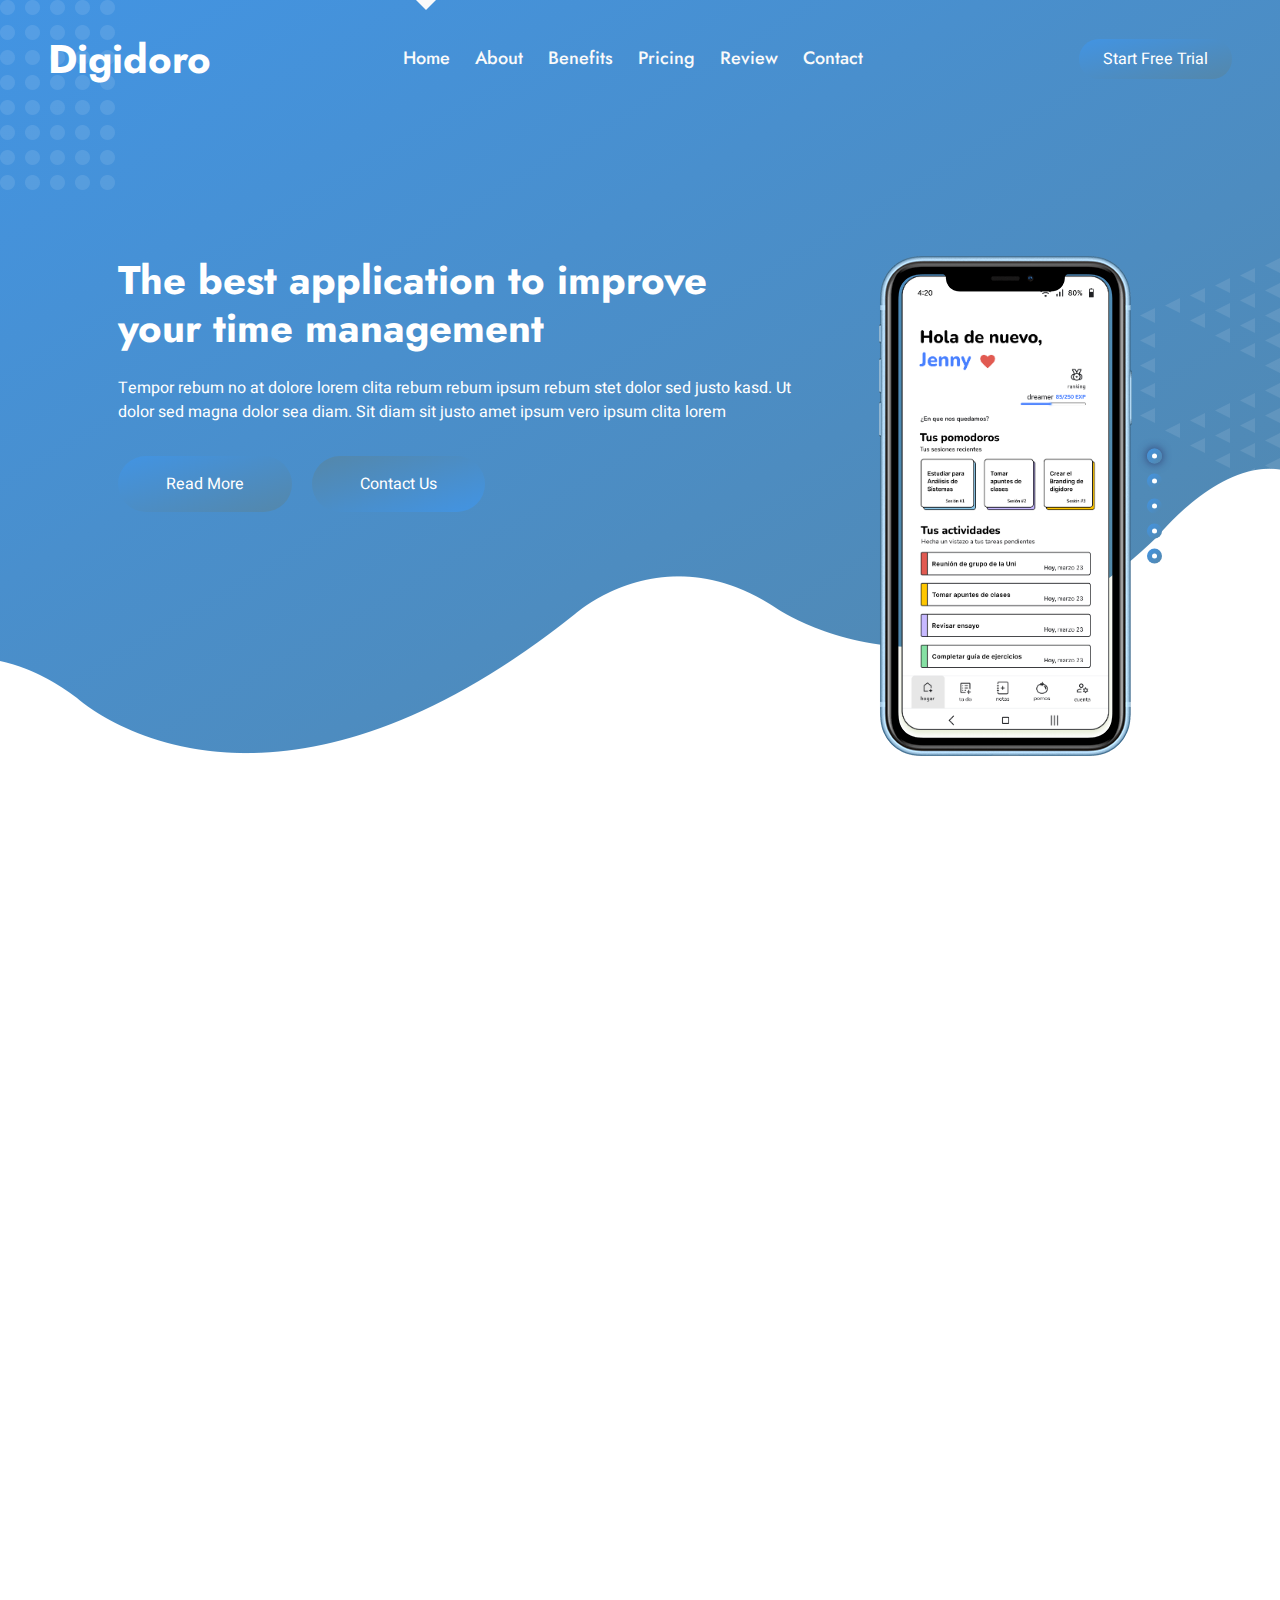
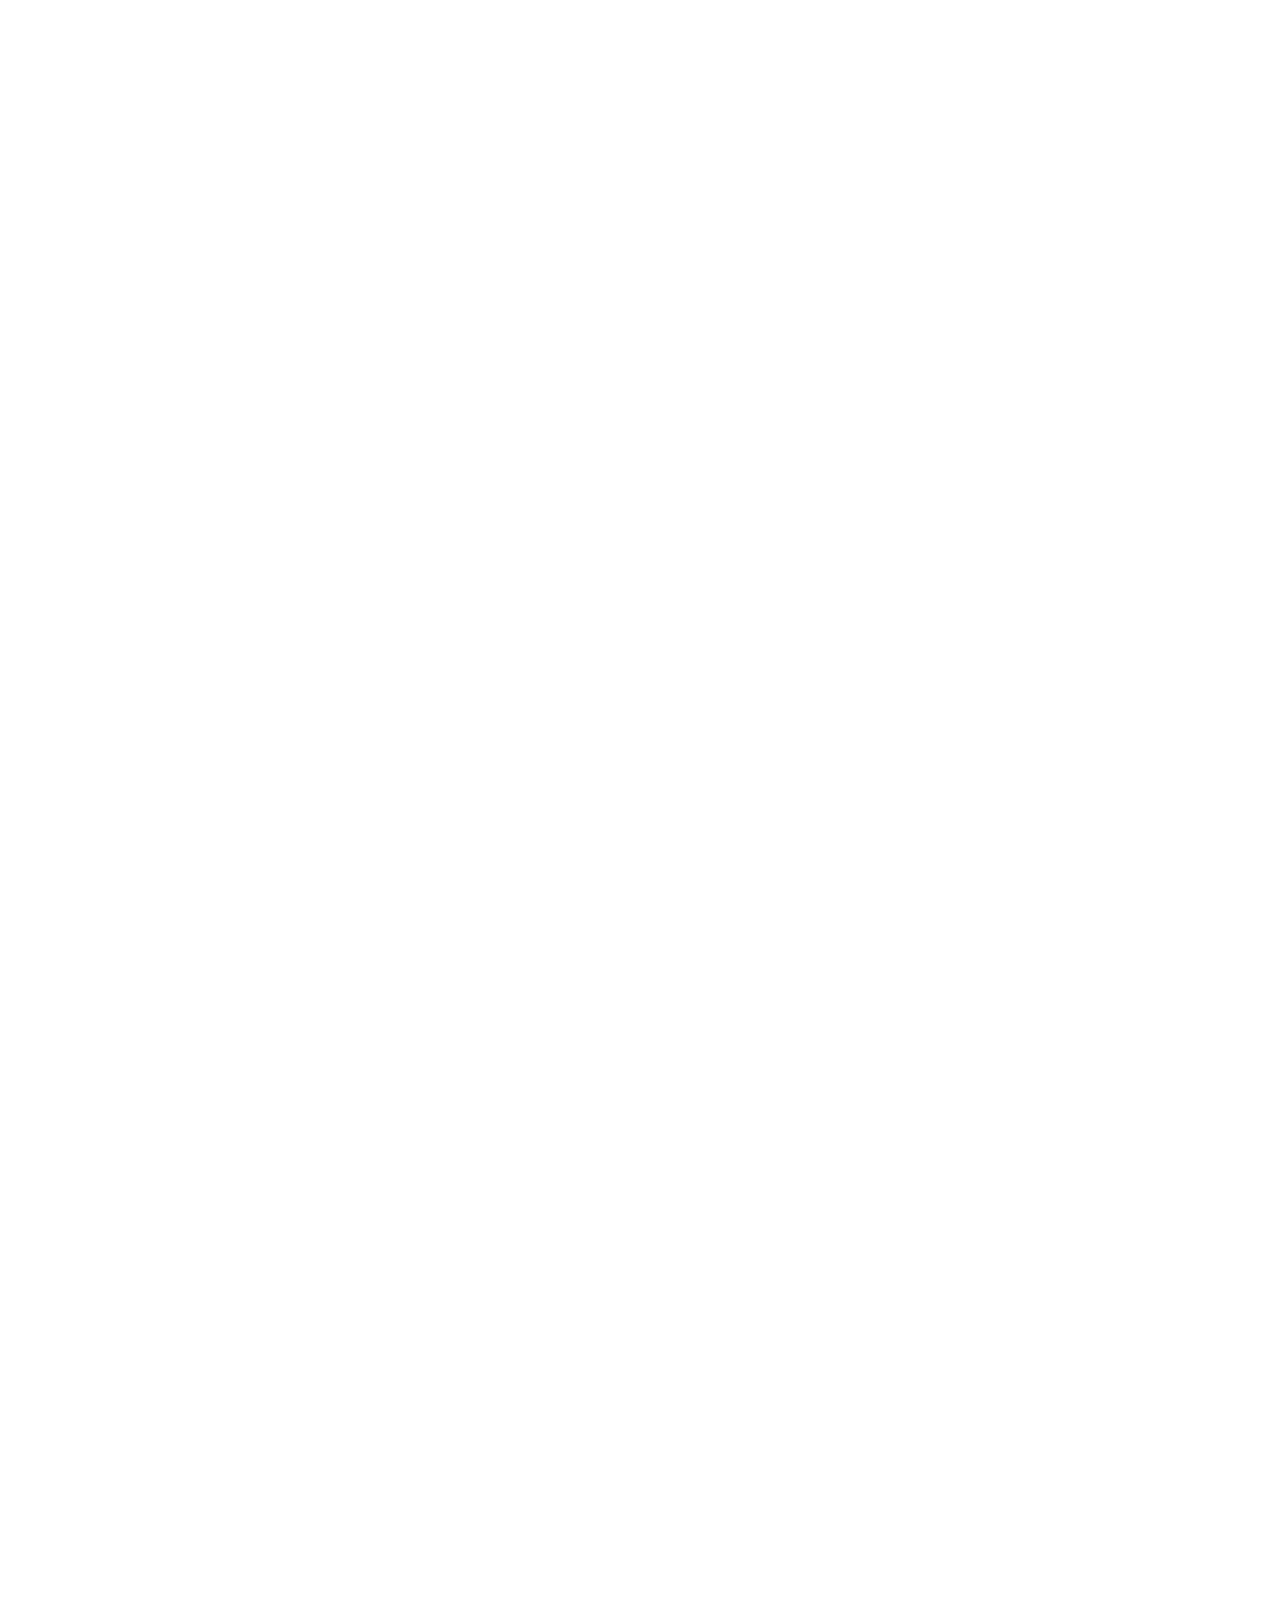
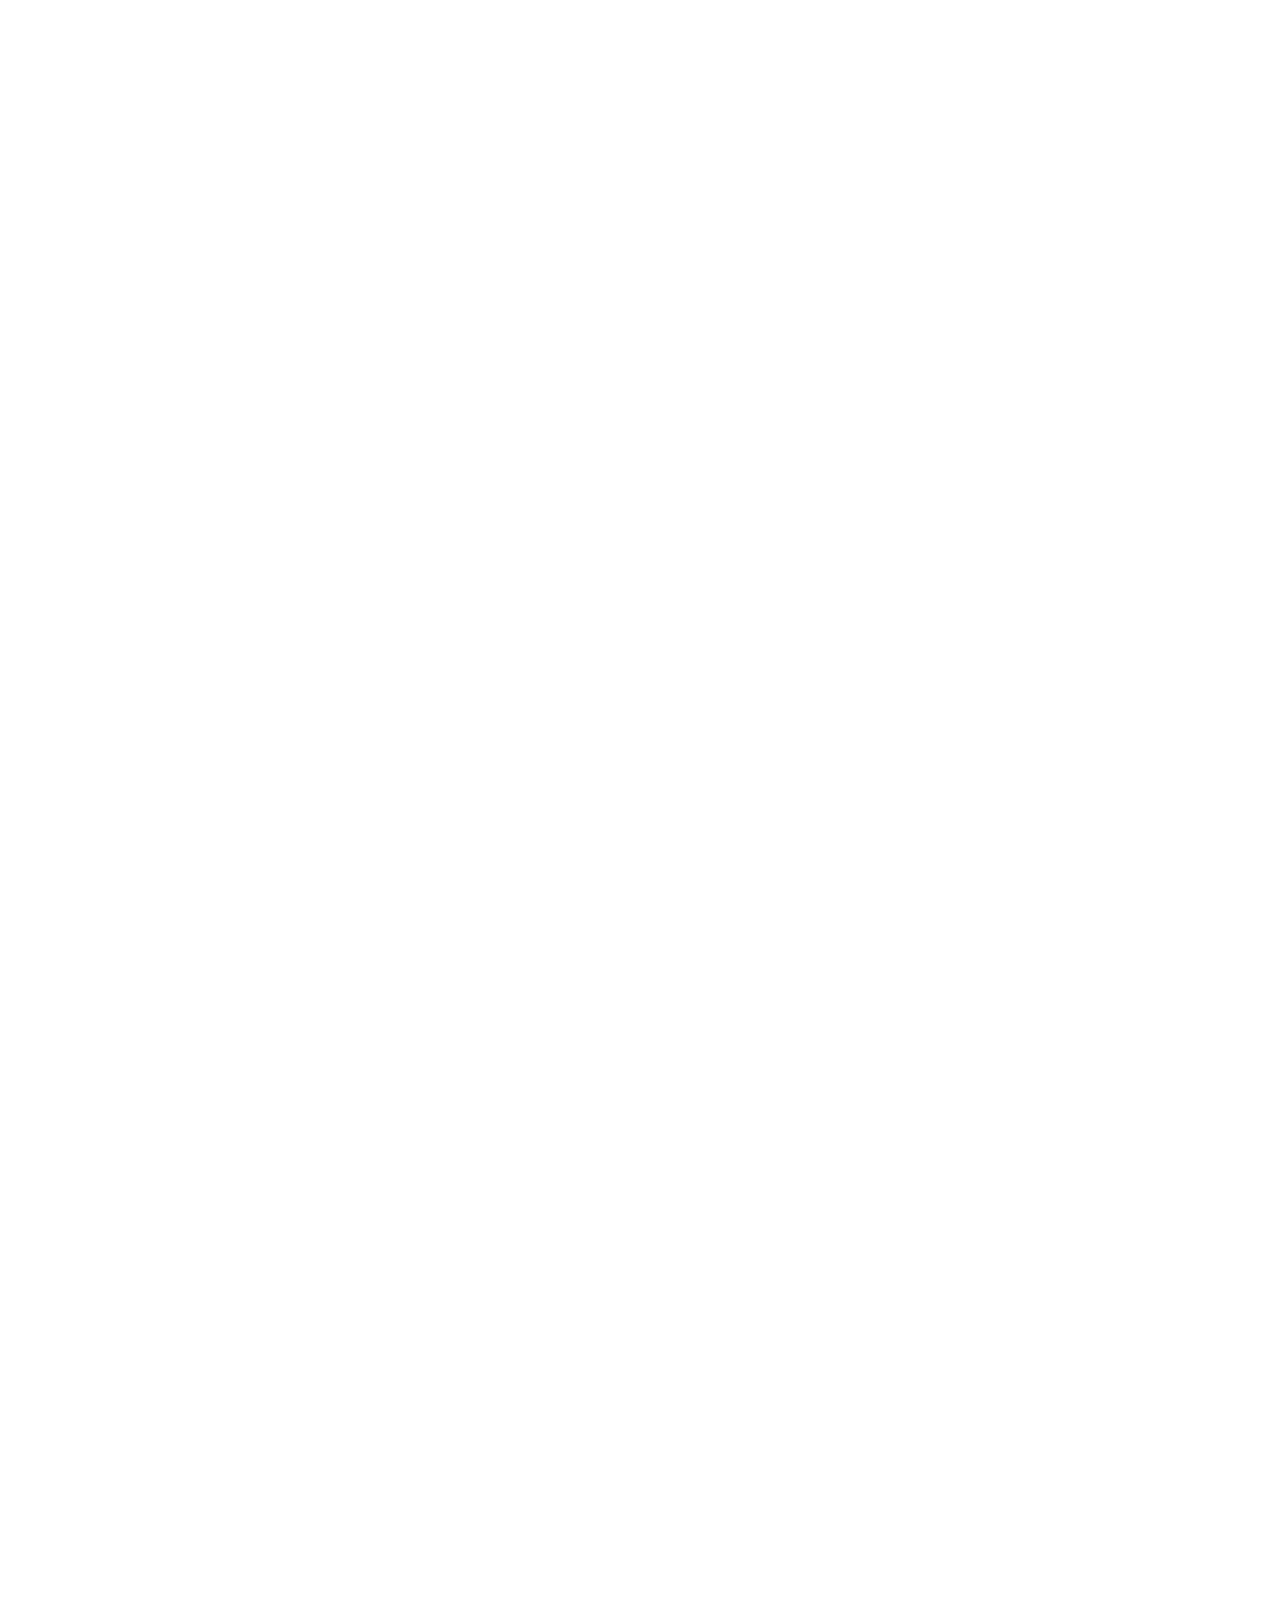
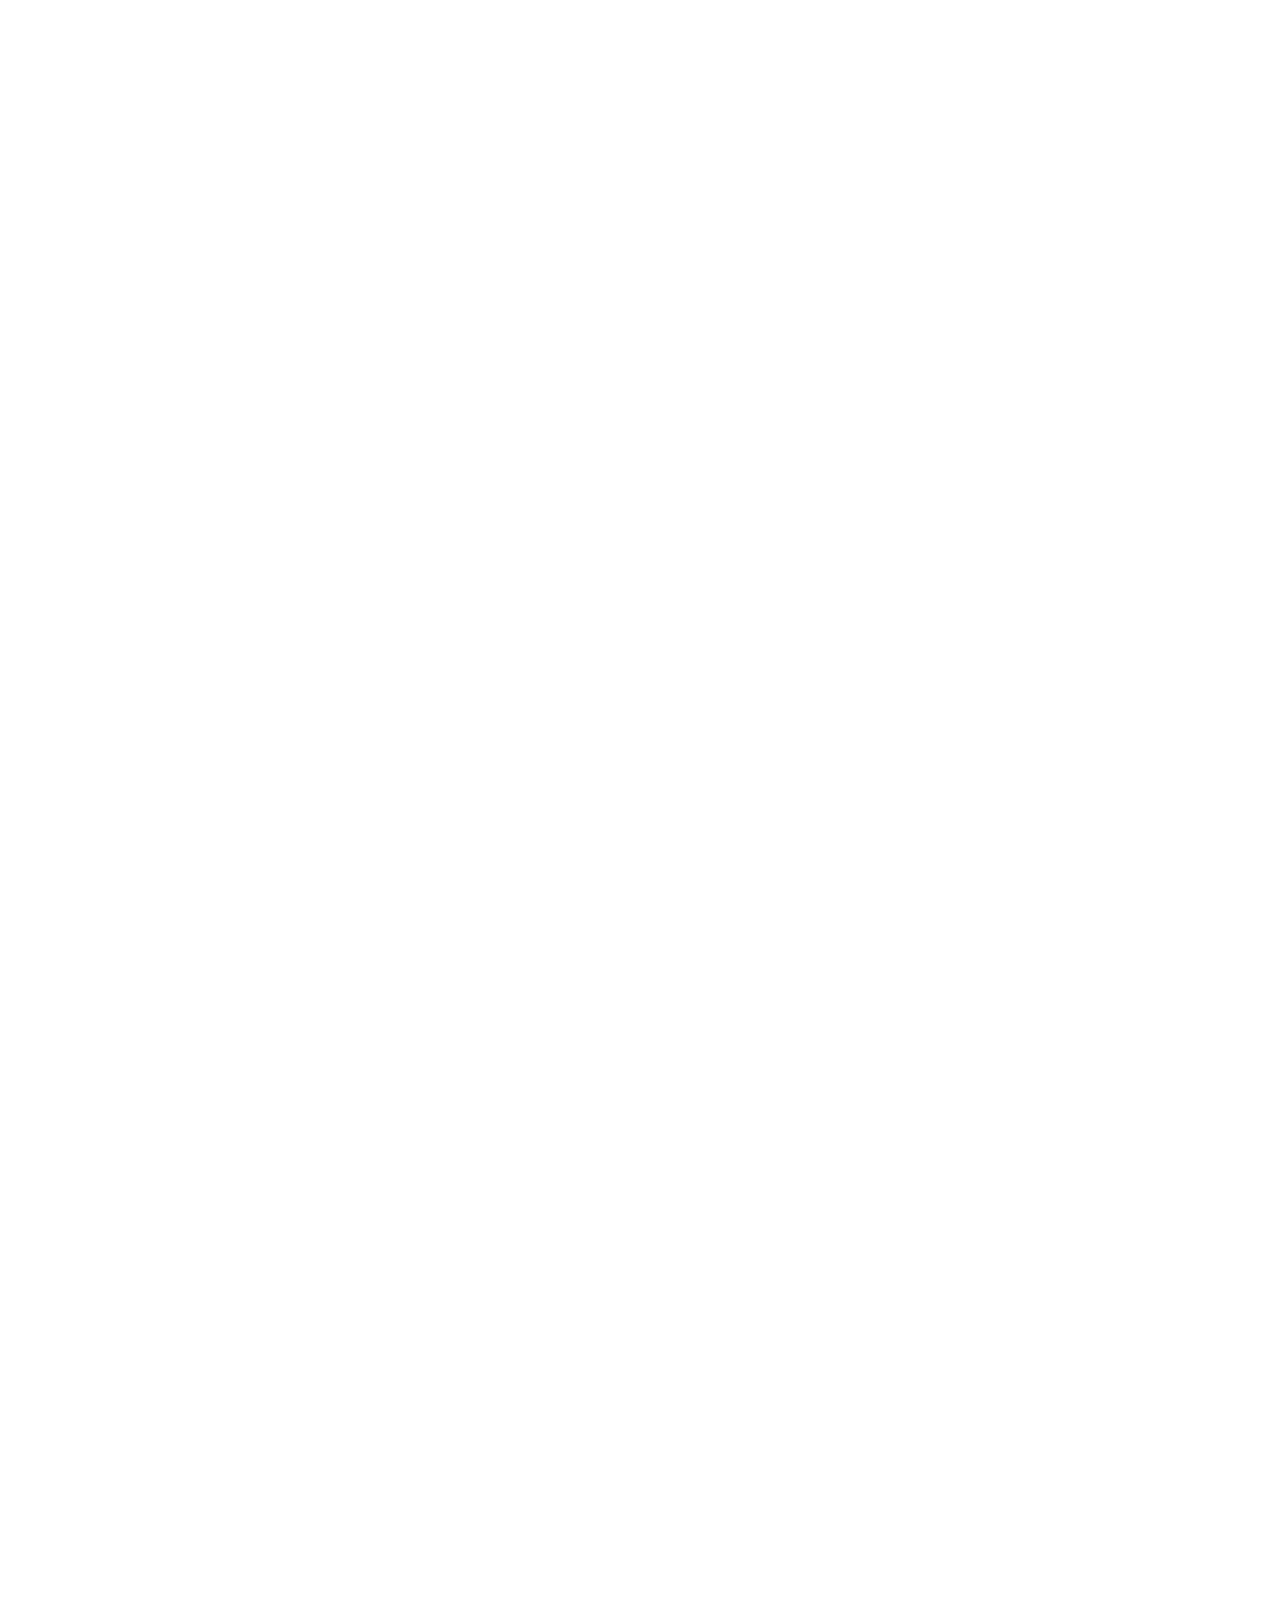
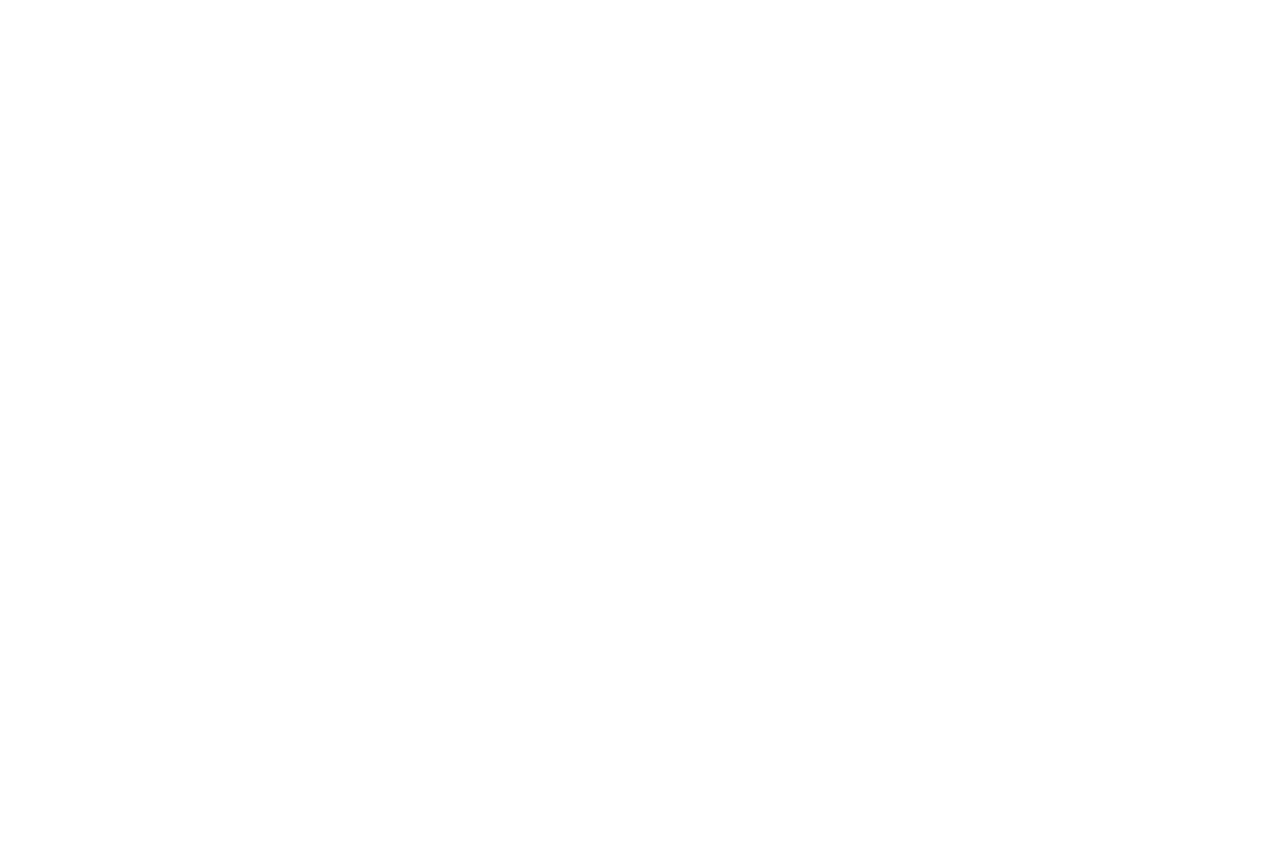
==== DigiLand/DigiApp/index.html @ d499b18c ":technologist: Text Landing" ====
<!DOCTYPE html>
<html lang="en">

<head>
    <meta charset="utf-8">
    <title>Digidoro</title>
    <meta content="width=device-width, initial-scale=1.0" name="viewport">
    <meta content="" name="keywords">
    <meta content="" name="description">

    <!-- Favicon -->
    <link href="img/favicon.ico" rel="icon">

    <!-- Google Web Fonts -->
    <link rel="preconnect" href="https://fonts.googleapis.com">
    <link rel="preconnect" href="https://fonts.gstatic.com" crossorigin>
    <link href="https://fonts.googleapis.com/css2?family=Heebo:wght@400;500&family=Jost:wght@500;600;700&display=swap" rel="stylesheet"> 

    <!-- Icon Font Stylesheet -->
    <link href="https://cdnjs.cloudflare.com/ajax/libs/font-awesome/5.10.0/css/all.min.css" rel="stylesheet">
    <link href="https://cdn.jsdelivr.net/npm/bootstrap-icons@1.4.1/font/bootstrap-icons.css" rel="stylesheet">

    <!-- Libraries Stylesheet -->
    <link href="lib/animate/animate.min.css" rel="stylesheet">
    <link href="lib/owlcarousel/assets/owl.carousel.min.css" rel="stylesheet">

    <!-- Customized Bootstrap Stylesheet -->
    <link href="css/bootstrap.min.css" rel="stylesheet">

    <!-- Template Stylesheet -->
    <link href="css/style.css" rel="stylesheet">
</head>

<body data-bs-spy="scroll" data-bs-target=".navbar" data-bs-offset="51">
    <div class="container-xxl bg-white p-0">
        <!-- Spinner Start -->
        <div id="spinner" class="show bg-white position-fixed translate-middle w-100 vh-100 top-50 start-50 d-flex align-items-center justify-content-center">
            <div class="spinner-grow text-primary" style="width: 3rem; height: 3rem;" role="status">
                <span class="sr-only">Loading...</span>
            </div>
        </div>
        <!-- Spinner End -->


        <!-- Navbar & Hero Start -->
        <div class="container-xxl position-relative p-0" id="home">
            <nav class="navbar navbar-expand-lg navbar-light px-4 px-lg-5 py-3 py-lg-0">
                <a href="" class="navbar-brand p-0">
                    <h1 class="m-0">Digidoro</h1>
                    <!-- <img src="img/logo.png" alt="Logo"> -->
                </a>
                <button class="navbar-toggler" type="button" data-bs-toggle="collapse" data-bs-target="#navbarCollapse">
                    <span class="fa fa-bars"></span>
                </button>
                <div class="collapse navbar-collapse" id="navbarCollapse">
                    <div class="navbar-nav mx-auto py-0">
                        <a href="#home" class="nav-item nav-link active">Home</a>
                        <a href="#about" class="nav-item nav-link">About</a>
                        <a href="#feature" class="nav-item nav-link">Benefits</a>
                        <a href="#pricing" class="nav-item nav-link">Pricing</a>
                        <a href="#review" class="nav-item nav-link">Review</a>
                        <a href="#contact" class="nav-item nav-link">Contact</a>
                    </div>
                    <a href="" class="btn btn-primary-gradient rounded-pill py-2 px-4 ms-3 d-none d-lg-block">Start Free Trial</a>
                </div>
            </nav>

            <div class="container-xxl bg-primary hero-header">
                <div class="container px-lg-5">
                    <div class="row g-5">
                        <div class="col-lg-8 text-center text-lg-start">
                            <h1 class="text-white mb-4 animated slideInDown">The best application to improve your time management</h1>
                            <p class="text-white pb-3 animated slideInDown">Tempor rebum no at dolore lorem clita rebum rebum ipsum rebum stet dolor sed justo kasd. Ut dolor sed magna dolor sea diam. Sit diam sit justo amet ipsum vero ipsum clita lorem</p>
                            <a href="" class="btn btn-primary-gradient py-sm-3 px-4 px-sm-5 rounded-pill me-3 animated slideInLeft">Read More</a>
                            <a href="" class="btn btn-secondary-gradient py-sm-3 px-4 px-sm-5 rounded-pill animated slideInRight">Contact Us</a>
                        </div>
                        <div class="col-lg-4 d-flex justify-content-center justify-content-lg-end wow fadeInUp" data-wow-delay="0.3s">
                            <div class="owl-carousel screenshot-carousel">
                                <img class="img-fluid" src="img/Digi2.png" alt="">
                                <img class="img-fluid" src="img/Digi1.png" alt="">
                                <img class="img-fluid" src="img/Digi3.png" alt="">
                                <img class="img-fluid" src="img/Digi4.png" alt="">
                                <img class="img-fluid" src="img/Digi5.png" alt="">
                            </div>
                        </div>
                    </div>
                </div>
            </div>
        </div>
        <!-- Navbar & Hero End -->


        <!-- About Start -->
        <div class="container-xxl py-5" id="about">
            <div class="container py-5 px-lg-5">
                <div class="row g-5 align-items-center">
                    <div class="col-lg-6 wow fadeInUp" data-wow-delay="0.1s">
                        <h5 class="text-primary-gradient fw-medium">About App</h5>
                        <h1 class="mb-4">#1 App to improve your productivity</h1>
                        <p class="mb-4">Diam dolor diam ipsum et tempor sit. Aliqu diam amet diam et eos labore. Clita erat ipsum et lorem et sit, sed stet no labore lorem sit clita duo justo eirmod magna dolore erat amet</p>
                        <div class="row g-4 mb-4">
                            <div class="col-sm-6 wow fadeIn" data-wow-delay="0.5s">
                                <div class="d-flex">
                                    <i class="fa fa-cogs fa-2x text-primary-gradient flex-shrink-0 mt-1"></i>
                                    <div class="ms-3">
                                        <h2 class="mb-0" data-toggle="counter-up">2023</h2>
                                        <p class="text-primary-gradient mb-0">Active Install</p>
                                    </div>
                                </div>
                            </div>
                            <div class="col-sm-6 wow fadeIn" data-wow-delay="0.7s">
                                <div class="d-flex">
                                    <i class="fa fa-comments fa-2x text-secondary-gradient flex-shrink-0 mt-1"></i>
                                    <div class="ms-3">
                                        <h2 class="mb-0" data-toggle="counter-up">2003</h2>
                                        <p class="text-secondary-gradient mb-0">Clients Reviews</p>
                                    </div>
                                </div>
                            </div>
                        </div>
                        <a href="" class="btn btn-primary-gradient py-sm-3 px-4 px-sm-5 rounded-pill mt-3">Read More</a>
                    </div>
                    <div class="col-lg-6">
                        <img class="img-fluid wow fadeInUp" data-wow-delay="0.5s" src="img/Digi8.png">
                    </div>
                </div>
            </div>
        </div>
        <!-- About End -->


        <!-- Features Start -->
        <div class="container-xxl py-5" id="feature">
            <div class="container py-5 px-lg-5">
                <div class="text-center wow fadeInUp" data-wow-delay="0.1s">
                    <h5 class="text-primary-gradient fw-medium">Benefits of Digidoro</h5>
                    <h1 class="mb-5">Incredible Benefits</h1>
                </div>
                <div class="row g-4">
                    <div class="col-lg-4 col-md-6 wow fadeInUp" data-wow-delay="0.1s">
                        <div class="feature-item bg-light rounded p-4">
                            <div class="d-inline-flex align-items-center justify-content-center bg-primary-gradient rounded-circle mb-4" style="width: 60px; height: 60px;">
                                <i class="fa fa-eye text-white fs-4"></i>
                            </div>
                            <h5 class="mb-3">Improve your concentration</h5>
                            <p class="m-0">By working in short, defined time intervals, concentration on the task at hand is encouraged. Avoiding distractions during that time helps keep the focus on the main task.</p>
                        </div>
                    </div>
                    <div class="col-lg-4 col-md-6 wow fadeInUp" data-wow-delay="0.3s">
                        <div class="feature-item bg-light rounded p-4">
                            <div class="d-inline-flex align-items-center justify-content-center bg-secondary-gradient rounded-circle mb-4" style="width: 60px; height: 60px;">
                                <i class="fa fa-layer-group text-white fs-4"></i>
                            </div>
                            <h5 class="mb-3">Increase your productivity</h5>
                            <p class="m-0">The app encourages productivity by setting clear and achievable goals for each time slot. Working in a focused and consistent manner during pomodoros allows you to complete tasks more efficiently.</p>
                        </div>
                    </div>
                    <div class="col-lg-4 col-md-6 wow fadeInUp" data-wow-delay="0.5s">
                        <div class="feature-item bg-light rounded p-4">
                            <div class="d-inline-flex align-items-center justify-content-center bg-primary-gradient rounded-circle mb-4" style="width: 60px; height: 60px;">
                                <i class="fa fa-edit text-white fs-4"></i>
                            </div>
                            <h5 class="mb-3">Effectively manage your time</h5>
                            <p class="m-0">Digidoro allows better planning and prioritization of activities, since specific pomodoros can be assigned to each task.</p>
                        </div>
                    </div>
                    <div class="col-lg-4 col-md-6 wow fadeInUp" data-wow-delay="0.1s">
                        <div class="feature-item bg-light rounded p-4">
                            <div class="d-inline-flex align-items-center justify-content-center bg-secondary-gradient rounded-circle mb-4" style="width: 60px; height: 60px;">
                                <i class="fa fa-shield-alt text-white fs-4"></i>
                            </div>
                            <h5 class="mb-3">Fight procrastination</h5>
                            <p class="m-0">Digidoro encourages to start with small actions, since it is about working in relatively short intervals of time. This helps to overcome the tendency to procrastinate and avoid constant procrastination of tasks.</p>
                        </div>
                    </div>
                    <div class="col-lg-4 col-md-6 wow fadeInUp" data-wow-delay="0.3s">
                        <div class="feature-item bg-light rounded p-4">
                            <div class="d-inline-flex align-items-center justify-content-center bg-primary-gradient rounded-circle mb-4" style="width: 60px; height: 60px;">
                                <i class="fa fa-cloud text-white fs-4"></i>
                            </div>
                            <h5 class="mb-3">Reduce your mental exhaustion.</h5>
                            <p class="m-0">Regular breaks after each pomodoro allow you to relieve accumulated mental fatigue and maintain a constant energy level throughout the day. By alternating periods of intense work with short breaks, burnout is avoided and overall performance is improved.</p>
                        </div>
                    </div>
                    <div class="col-lg-4 col-md-6 wow fadeInUp" data-wow-delay="0.5s">
                        <div class="feature-item bg-light rounded p-4">
                            <div class="d-inline-flex align-items-center justify-content-center bg-secondary-gradient rounded-circle mb-4" style="width: 60px; height: 60px;">
                                <i class="fa fa-mobile-alt text-white fs-4"></i>
                            </div>
                            <h5 class="mb-3">Stimulate your creativity</h5>
                            <p class="m-0">Short breaks between pomodoros allow the brain to momentarily switch off from work and rest. This can stimulate creativity, as the brain has a chance to relax and generate fresh ideas during those moments of pause.</p>
                        </div>
                    </div>
                </div>
            </div>
        </div>
        <!-- Features End -->


        <!-- Screenshot Start -->
        <div class="container-xxl py-5">
            <div class="container py-5 px-lg-5">
                <div class="row g-5 align-items-center">
                    <div class="col-lg-8 wow fadeInUp" data-wow-delay="0.1s">
                        <h5 class="text-primary-gradient fw-medium">Screenshot</h5>
                        <h1 class="mb-4">User Friendly interface And Very Easy To Use Fitness App</h1>
                        <p class="mb-4">Diam dolor diam ipsum et tempor sit. Aliqu diam amet diam et eos labore. Clita erat ipsum et lorem et sit, sed stet no labore lorem sit clita duo justo eirmod magna dolore erat amet</p>
                        <p><i class="fa fa-check text-primary-gradient me-3"></i>Diam dolor diam ipsum et tempor sit</p>
                        <p><i class="fa fa-check text-primary-gradient me-3"></i>Aliqu diam amet diam et eos labore</p>
                        <p class="mb-4"><i class="fa fa-check text-primary-gradient me-3"></i>Clita erat ipsum et lorem et sit</p>
                        <a href="" class="btn btn-primary-gradient py-sm-3 px-4 px-sm-5 rounded-pill mt-3">Read More</a>
                    </div>
                    <div class="col-lg-4 d-flex justify-content-center justify-content-lg-end wow fadeInUp" data-wow-delay="0.3s">
                        <div class="owl-carousel screenshot-carousel">
                            <img class="img-fluid" src="img/Pomo1.png" alt="">
                            <img class="img-fluid" src="img/Pomo2.png" alt="">
                            <img class="img-fluid" src="img/Pomo3.png" alt="">
                            <img class="img-fluid" src="img/Pomo4.png" alt="">
                            <img class="img-fluid" src="img/Pomo5.png" alt="">
                        </div>
                    </div>
                </div>
            </div>
        </div>
        <!-- Screenshot End -->


        <!-- Process Start -->
        <div class="container-xxl py-5">
            <div class="container py-5 px-lg-5">
                <div class="text-center pb-4 wow fadeInUp" data-wow-delay="0.1s">
                    <h5 class="text-primary-gradient fw-medium">How It Works</h5>
                    <h1 class="mb-5">3 Easy Steps</h1>
                </div>
                <div class="row gy-5 gx-4 justify-content-center">
                    <div class="col-lg-4 col-sm-6 text-center pt-4 wow fadeInUp" data-wow-delay="0.1s">
                        <div class="position-relative bg-light rounded pt-5 pb-4 px-4">
                            <div class="d-inline-flex align-items-center justify-content-center bg-primary-gradient rounded-circle position-absolute top-0 start-50 translate-middle shadow" style="width: 100px; height: 100px;">
                                <i class="fa fa-cog fa-3x text-white"></i>
                            </div>
                            <h5 class="mt-4 mb-3">Install the App</h5>
                            <p class="mb-0">Tempor erat elitr rebum clita dolor diam ipsum sit diam amet diam eos erat ipsum et lorem et sit sed stet</p>
                        </div>
                    </div>
                    <div class="col-lg-4 col-sm-6 text-center pt-4 wow fadeInUp" data-wow-delay="0.3s">
                        <div class="position-relative bg-light rounded pt-5 pb-4 px-4">
                            <div class="d-inline-flex align-items-center justify-content-center bg-secondary-gradient rounded-circle position-absolute top-0 start-50 translate-middle shadow" style="width: 100px; height: 100px;">
                                <i class="fa fa-address-card fa-3x text-white"></i>
                            </div>
                            <h5 class="mt-4 mb-3">Setup Your Profile</h5>
                            <p class="mb-0">Tempor erat elitr rebum clita dolor diam ipsum sit diam amet diam eos erat ipsum et lorem et sit sed stet</p>
                        </div>
                    </div>
                    <div class="col-lg-4 col-sm-6 text-center pt-4 wow fadeInUp" data-wow-delay="0.5s">
                        <div class="position-relative bg-light rounded pt-5 pb-4 px-4">
                            <div class="d-inline-flex align-items-center justify-content-center bg-primary-gradient rounded-circle position-absolute top-0 start-50 translate-middle shadow" style="width: 100px; height: 100px;">
                                <i class="fa fa-check fa-3x text-white"></i>
                            </div>
                            <h5 class="mt-4 mb-3">Enjoy The Features</h5>
                            <p class="mb-0">Tempor erat elitr rebum clita dolor diam ipsum sit diam amet diam eos erat ipsum et lorem et sit sed stet</p>
                        </div>
                    </div>
                </div>
            </div>
        </div>
        <!-- Process Start -->


        <!-- Download Start -->
        <div class="container-xxl py-5">
            <div class="container py-5 px-lg-5">
                <div class="row g-5 align-items-center">
                    <div class="col-lg-6">
                        <img class="img-fluid wow fadeInUp" data-wow-delay="0.1s" src="img/Digi8.png">
                    </div>
                    <div class="col-lg-6 wow fadeInUp" data-wow-delay="0.3s">
                        <h5 class="text-primary-gradient fw-medium">Download</h5>
                        <h1 class="mb-4">Download The Latest Version Of Our App</h1>
                        <p class="mb-4">Diam dolor diam ipsum et tempor sit. Aliqu diam amet diam et eos labore. Clita erat ipsum et lorem et sit, sed stet no labore lorem sit clita duo justo eirmod magna dolore erat amet</p>
                        <div class="row g-4">
                            <div class="col-sm-6 wow fadeIn" data-wow-delay="0.5s">
                                <a href="" class="d-flex bg-primary-gradient rounded py-3 px-4">
                                    <i class="fab fa-apple fa-3x text-white flex-shrink-0"></i>
                                    <div class="ms-3">
                                        <p class="text-white mb-0">Available On</p>
                                        <h5 class="text-white mb-0">App Store</h5>
                                    </div>
                                </a>
                            </div>
                            <div class="col-sm-6 wow fadeIn" data-wow-delay="0.7s">
                                <a href="" class="d-flex bg-secondary-gradient rounded py-3 px-4">
                                    <i class="fab fa-android fa-3x text-white flex-shrink-0"></i>
                                    <div class="ms-3">
                                        <p class="text-white mb-0">Available On</p>
                                        <h5 class="text-white mb-0">Play Store</h5>
                                    </div>
                                </a>
                            </div>
                        </div>
                    </div>
                </div>
            </div>
        </div>
        <!-- Download End -->


        <!-- Pricing Start -->
        <div class="container-xxl py-5" id="pricing">
            <div class="container py-5 px-lg-5">
                <div class="text-center wow fadeInUp" data-wow-delay="0.1s">
                    <h5 class="text-primary-gradient fw-medium">Pricing Plan</h5>
                    <h1 class="mb-5">Choose Your Plan</h1>
                </div>
                <div class="tab-class text-center pricing wow fadeInUp" data-wow-delay="0.1s">
                    <ul class="nav nav-pills d-inline-flex justify-content-center bg-primary-gradient rounded-pill mb-5">
                        <li class="nav-item">
                            <button class="nav-link active" data-bs-toggle="pill" href="#tab-1">Monthly</button>
                        </li>
                        <li class="nav-item">
                            <button class="nav-link" data-bs-toggle="pill" href="#tab-2">Yearly</button>
                        </li>
                    </ul>
                    <div class="tab-content text-start">
                        <div id="tab-1" class="tab-pane fade show p-0 active">
                            <div class="row g-4">
                                <div class="col-lg-4">
                                    <div class="bg-light rounded">
                                        <div class="border-bottom p-4 mb-4">
                                            <h4 class="text-primary-gradient mb-1">Starter Plan</h4>
                                            <span>Powerful & Awesome Features</span>
                                        </div>
                                        <div class="p-4 pt-0">
                                            <h1 class="mb-3">
                                                <small class="align-top" style="font-size: 22px; line-height: 45px;">$</small>14.99<small
                                                    class="align-bottom" style="font-size: 16px; line-height: 40px;">/ Month</small>
                                            </h1>
                                            <div class="d-flex justify-content-between mb-3"><span>HTML5 & CSS3</span><i class="fa fa-check text-primary-gradient pt-1"></i></div>
                                            <div class="d-flex justify-content-between mb-3"><span>Bootstrap v5</span><i class="fa fa-check text-primary-gradient pt-1"></i></div>
                                            <div class="d-flex justify-content-between mb-3"><span>Responsive Layout</span><i class="fa fa-check text-primary-gradient pt-1"></i></div>
                                            <div class="d-flex justify-content-between mb-2"><span>Cross-browser Support</span><i class="fa fa-check text-primary-gradient pt-1"></i></div>
                                            <a href="" class="btn btn-primary-gradient rounded-pill py-2 px-4 mt-4">Get Started</a>
                                        </div>
                                    </div>
                                </div>
                                <div class="col-lg-4">
                                    <div class="bg-light rounded border">
                                        <div class="border-bottom p-4 mb-4">
                                            <h4 class="text-primary-gradient mb-1">Advance Plan</h4>
                                            <span>Powerful & Awesome Features</span>
                                        </div>
                                        <div class="p-4 pt-0">
                                            <h1 class="mb-3">
                                                <small class="align-top" style="font-size: 22px; line-height: 45px;">$</small>24.99<small
                                                    class="align-bottom" style="font-size: 16px; line-height: 40px;">/ Month</small>
                                            </h1>
                                            <div class="d-flex justify-content-between mb-3"><span>HTML5 & CSS3</span><i class="fa fa-check text-primary-gradient pt-1"></i></div>
                                            <div class="d-flex justify-content-between mb-3"><span>Bootstrap v5</span><i class="fa fa-check text-primary-gradient pt-1"></i></div>
                                            <div class="d-flex justify-content-between mb-3"><span>Responsive Layout</span><i class="fa fa-check text-primary-gradient pt-1"></i></div>
                                            <div class="d-flex justify-content-between mb-2"><span>Cross-browser Support</span><i class="fa fa-check text-primary-gradient pt-1"></i></div>
                                            <a href="" class="btn btn-secondary-gradient rounded-pill py-2 px-4 mt-4">Get Started</a>
                                        </div>
                                    </div>
                                </div>
                                <div class="col-lg-4">
                                    <div class="bg-light rounded">
                                        <div class="border-bottom p-4 mb-4">
                                            <h4 class="text-primary-gradient mb-1">Premium Plan</h4>
                                            <span>Powerful & Awesome Features</span>
                                        </div>
                                        <div class="p-4 pt-0">
                                            <h1 class="mb-3">
                                                <small class="align-top" style="font-size: 22px; line-height: 45px;">$</small>34.99<small
                                                    class="align-bottom" style="font-size: 16px; line-height: 40px;">/ Month</small>
                                            </h1>
                                            <div class="d-flex justify-content-between mb-3"><span>HTML5 & CSS3</span><i class="fa fa-check text-primary-gradient pt-1"></i></div>
                                            <div class="d-flex justify-content-between mb-3"><span>Bootstrap v5</span><i class="fa fa-check text-primary-gradient pt-1"></i></div>
                                            <div class="d-flex justify-content-between mb-3"><span>Responsive Layout</span><i class="fa fa-check text-primary-gradient pt-1"></i></div>
                                            <div class="d-flex justify-content-between mb-2"><span>Cross-browser Support</span><i class="fa fa-check text-primary-gradient pt-1"></i></div>
                                            <a href="" class="btn btn-primary-gradient rounded-pill py-2 px-4 mt-4">Get Started</a>
                                        </div>
                                    </div>
                                </div>
                            </div>
                        </div>
                        <div id="tab-2" class="tab-pane fade p-0">
                            <div class="row g-4">
                                <div class="col-lg-4">
                                    <div class="bg-light rounded">
                                        <div class="border-bottom p-4 mb-4">
                                            <h4 class="text-primary-gradient mb-1">Starter Plan</h4>
                                            <span>Powerful & Awesome Features</span>
                                        </div>
                                        <div class="p-4 pt-0">
                                            <h1 class="mb-3">
                                                <small class="align-top" style="font-size: 22px; line-height: 45px;">$</small>114.99<small
                                                    class="align-bottom" style="font-size: 16px; line-height: 40px;">/ Yearly</small>
                                            </h1>
                                            <div class="d-flex justify-content-between mb-3"><span>HTML5 & CSS3</span><i class="fa fa-check text-primary-gradient pt-1"></i></div>
                                            <div class="d-flex justify-content-between mb-3"><span>Bootstrap v5</span><i class="fa fa-check text-primary-gradient pt-1"></i></div>
                                            <div class="d-flex justify-content-between mb-3"><span>Responsive Layout</span><i class="fa fa-check text-primary-gradient pt-1"></i></div>
                                            <div class="d-flex justify-content-between mb-2"><span>Cross-browser Support</span><i class="fa fa-check text-primary-gradient pt-1"></i></div>
                                            <a href="" class="btn btn-primary-gradient rounded-pill py-2 px-4 mt-4">Get Started</a>
                                        </div>
                                    </div>
                                </div>
                                <div class="col-lg-4">
                                    <div class="bg-light rounded border">
                                        <div class="border-bottom p-4 mb-4">
                                            <h4 class="text-primary-gradient mb-1">Advance Plan</h4>
                                            <span>Powerful & Awesome Features</span>
                                        </div>
                                        <div class="p-4 pt-0">
                                            <h1 class="mb-3">
                                                <small class="align-top" style="font-size: 22px; line-height: 45px;">$</small>124.99<small
                                                    class="align-bottom" style="font-size: 16px; line-height: 40px;">/ Yearly</small>
                                            </h1>
                                            <div class="d-flex justify-content-between mb-3"><span>HTML5 & CSS3</span><i class="fa fa-check text-primary-gradient pt-1"></i></div>
                                            <div class="d-flex justify-content-between mb-3"><span>Bootstrap v5</span><i class="fa fa-check text-primary-gradient pt-1"></i></div>
                                            <div class="d-flex justify-content-between mb-3"><span>Responsive Layout</span><i class="fa fa-check text-primary-gradient pt-1"></i></div>
                                            <div class="d-flex justify-content-between mb-2"><span>Cross-browser Support</span><i class="fa fa-check text-primary-gradient pt-1"></i></div>
                                            <a href="" class="btn btn-primary-gradient rounded-pill py-2 px-4 mt-4">Get Started</a>
                                        </div>
                                    </div>
                                </div>
                                <div class="col-lg-4">
                                    <div class="bg-light rounded">
                                        <div class="border-bottom p-4 mb-4">
                                            <h4 class="text-primary-gradient mb-1">Premium Plan</h4>
                                            <span>Powerful & Awesome Features</span>
                                        </div>
                                        <div class="p-4 pt-0">
                                            <h1 class="mb-3">
                                                <small class="align-top" style="font-size: 22px; line-height: 45px;">$</small>134.99<small
                                                    class="align-bottom" style="font-size: 16px; line-height: 40px;">/ Yearly</small>
                                            </h1>
                                            <div class="d-flex justify-content-between mb-3"><span>HTML5 & CSS3</span><i class="fa fa-check text-primary-gradient pt-1"></i></div>
                                            <div class="d-flex justify-content-between mb-3"><span>Bootstrap v5</span><i class="fa fa-check text-primary-gradient pt-1"></i></div>
                                            <div class="d-flex justify-content-between mb-3"><span>Responsive Layout</span><i class="fa fa-check text-primary-gradient pt-1"></i></div>
                                            <div class="d-flex justify-content-between mb-2"><span>Cross-browser Support</span><i class="fa fa-check text-primary-gradient pt-1"></i></div>
                                            <a href="" class="btn btn-primary-gradient rounded-pill py-2 px-4 mt-4">Get Started</a>
                                        </div>
                                    </div>
                                </div>
                            </div>
                        </div>
                    </div>
                </div>
            </div>
        </div>
        <!-- Pricing End -->


        <!-- Testimonial Start -->
        <div class="container-xxl py-5" id="review">
            <div class="container py-5 px-lg-5">
                <div class="text-center wow fadeInUp" data-wow-delay="0.1s">
                    <h5 class="text-primary-gradient fw-medium">Testimonial</h5>
                    <h1 class="mb-5">What Say Our Clients!</h1>
                </div>
                <div class="owl-carousel testimonial-carousel wow fadeInUp" data-wow-delay="0.1s">
                    <div class="testimonial-item rounded p-4">
                        <div class="d-flex align-items-center mb-4">
                            <img class="img-fluid bg-white rounded flex-shrink-0 p-1" src="img/testimonial-1.jpg" style="width: 85px; height: 85px;">
                            <div class="ms-4">
                                <h5 class="mb-1">Client Name</h5>
                                <p class="mb-1">Profession</p>
                                <div>
                                    <small class="fa fa-star text-warning"></small>
                                    <small class="fa fa-star text-warning"></small>
                                    <small class="fa fa-star text-warning"></small>
                                    <small class="fa fa-star text-warning"></small>
                                    <small class="fa fa-star text-warning"></small>
                                </div>
                            </div>
                        </div>
                        <p class="mb-0">Tempor erat elitr rebum at clita. Diam dolor diam ipsum sit diam amet diam et eos. Clita erat ipsum et lorem et sit.</p>
                    </div>
                    <div class="testimonial-item rounded p-4">
                        <div class="d-flex align-items-center mb-4">
                            <img class="img-fluid bg-white rounded flex-shrink-0 p-1" src="img/testimonial-2.jpg" style="width: 85px; height: 85px;">
                            <div class="ms-4">
                                <h5 class="mb-1">Client Name</h5>
                                <p class="mb-1">Profession</p>
                                <div>
                                    <small class="fa fa-star text-warning"></small>
                                    <small class="fa fa-star text-warning"></small>
                                    <small class="fa fa-star text-warning"></small>
                                    <small class="fa fa-star text-warning"></small>
                                    <small class="fa fa-star text-warning"></small>
                                </div>
                            </div>
                        </div>
                        <p class="mb-0">Tempor erat elitr rebum at clita. Diam dolor diam ipsum sit diam amet diam et eos. Clita erat ipsum et lorem et sit.</p>
                    </div>
                    <div class="testimonial-item rounded p-4">
                        <div class="d-flex align-items-center mb-4">
                            <img class="img-fluid bg-white rounded flex-shrink-0 p-1" src="img/testimonial-3.jpg" style="width: 85px; height: 85px;">
                            <div class="ms-4">
                                <h5 class="mb-1">Client Name</h5>
                                <p class="mb-1">Profession</p>
                                <div>
                                    <small class="fa fa-star text-warning"></small>
                                    <small class="fa fa-star text-warning"></small>
                                    <small class="fa fa-star text-warning"></small>
                                    <small class="fa fa-star text-warning"></small>
                                    <small class="fa fa-star text-warning"></small>
                                </div>
                            </div>
                        </div>
                        <p class="mb-0">Tempor erat elitr rebum at clita. Diam dolor diam ipsum sit diam amet diam et eos. Clita erat ipsum et lorem et sit.</p>
                    </div>
                    <div class="testimonial-item rounded p-4">
                        <div class="d-flex align-items-center mb-4">
                            <img class="img-fluid bg-white rounded flex-shrink-0 p-1" src="img/testimonial-4.jpg" style="width: 85px; height: 85px;">
                            <div class="ms-4">
                                <h5 class="mb-1">Client Name</h5>
                                <p class="mb-1">Profession</p>
                                <div>
                                    <small class="fa fa-star text-warning"></small>
                                    <small class="fa fa-star text-warning"></small>
                                    <small class="fa fa-star text-warning"></small>
                                    <small class="fa fa-star text-warning"></small>
                                    <small class="fa fa-star text-warning"></small>
                                </div>
                            </div>
                        </div>
                        <p class="mb-0">Tempor erat elitr rebum at clita. Diam dolor diam ipsum sit diam amet diam et eos. Clita erat ipsum et lorem et sit.</p>
                    </div>
                </div>
            </div>
        </div>
        <!-- Testimonial End -->


        <!-- Contact Start -->
        <div class="container-xxl py-5" id="contact">
            <div class="container py-5 px-lg-5">
                <div class="text-center wow fadeInUp" data-wow-delay="0.1s">
                    <h5 class="text-primary-gradient fw-medium">Contact Us</h5>
                    <h1 class="mb-5">Get In Touch!</h1>
                </div>
                <div class="row justify-content-center">
                    <div class="col-lg-9">
                        <div class="wow fadeInUp" data-wow-delay="0.3s">
                            <p class="text-center mb-4">The contact form is currently inactive. Get a functional and working contact form with Ajax & PHP in a few minutes. Just copy and paste the files, add a little code and you're done. <a href="https://htmlcodex.com/contact-form">Download Now</a>.</p>
                            <form>
                                <div class="row g-3">
                                    <div class="col-md-6">
                                        <div class="form-floating">
                                            <input type="text" class="form-control" id="name" placeholder="Your Name">
                                            <label for="name">Your Name</label>
                                        </div>
                                    </div>
                                    <div class="col-md-6">
                                        <div class="form-floating">
                                            <input type="email" class="form-control" id="email" placeholder="Your Email">
                                            <label for="email">Your Email</label>
                                        </div>
                                    </div>
                                    <div class="col-12">
                                        <div class="form-floating">
                                            <input type="text" class="form-control" id="subject" placeholder="Subject">
                                            <label for="subject">Subject</label>
                                        </div>
                                    </div>
                                    <div class="col-12">
                                        <div class="form-floating">
                                            <textarea class="form-control" placeholder="Leave a message here" id="message" style="height: 150px"></textarea>
                                            <label for="message">Message</label>
                                        </div>
                                    </div>
                                    <div class="col-12 text-center">
                                        <button class="btn btn-primary-gradient rounded-pill py-3 px-5" type="submit">Send Message</button>
                                    </div>
                                </div>
                            </form>
                        </div>
                    </div>
                </div>
            </div>
        </div>
        <!-- Contact End -->
        

        <!-- Footer Start -->
        <div class="container-fluid bg-primary text-light footer wow fadeIn" data-wow-delay="0.1s">
            <div class="container py-5 px-lg-5">
                <div class="row g-5">
                    <div class="col-md-6 col-lg-3">
                        <h4 class="text-white mb-4">Address</h4>
                        <p><i class="fa fa-map-marker-alt me-3"></i>UCA, La Libertad</p>
                        <p><i class="fa fa-phone-alt me-3"></i>+503 2210-6600</p>
                        <p><i class="fa fa-envelope me-3"></i>dei@uca.edu.sv</p>
                        <div class="d-flex pt-2">
                            <a class="btn btn-outline-light btn-social" href=""><i class="fab fa-twitter"></i></a>
                            <a class="btn btn-outline-light btn-social" href=""><i class="fab fa-facebook-f"></i></a>
                            <a class="btn btn-outline-light btn-social" href=""><i class="fab fa-instagram"></i></a>
                            <a class="btn btn-outline-light btn-social" href=""><i class="fab fa-linkedin-in"></i></a>
                        </div>
                    </div>
                    <div class="col-md-6 col-lg-3">
                        <h4 class="text-white mb-4">Quick Link</h4>
                        <a class="btn btn-link" href="">About Us</a>
                        <a class="btn btn-link" href="">Contact Us</a>
                        <a class="btn btn-link" href="">Privacy Policy</a>
                        <a class="btn btn-link" href="">Terms & Condition</a>
                        <a class="btn btn-link" href="">Career</a>
                    </div>
                    <div class="col-md-6 col-lg-3">
                        <h4 class="text-white mb-4">Popular Link</h4>
                        <a class="btn btn-link" href="">About Us</a>
                        <a class="btn btn-link" href="">Contact Us</a>
                        <a class="btn btn-link" href="">Privacy Policy</a>
                        <a class="btn btn-link" href="">Terms & Condition</a>
                        <a class="btn btn-link" href="">Career</a>
                    </div>
                    <div class="col-md-6 col-lg-3">
                        <h4 class="text-white mb-4">Newsletter</h4>
                        <p>Lorem ipsum dolor sit amet elit. Phasellus nec pretium mi. Curabitur facilisis ornare velit non vulpu</p>
                        <div class="position-relative w-100 mt-3">
                            <input class="form-control border-0 rounded-pill w-100 ps-4 pe-5" type="text" placeholder="Your Email" style="height: 48px;">
                            <button type="button" class="btn shadow-none position-absolute top-0 end-0 mt-1 me-2"><i class="fa fa-paper-plane text-primary-gradient fs-4"></i></button>
                        </div>
                    </div>
                </div>
            </div>
            <div class="container px-lg-5">
                <div class="copyright">
                    <div class="row">
                        <div class="col-md-6 text-center text-md-start mb-3 mb-md-0">
                            &copy; <a class="border-bottom" href="#">Your Site Name</a>, All Right Reserved. 
							
							<!--/*** This template is free as long as you keep the footer author’s credit link/attribution link/backlink. If you'd like to use the template without the footer author’s credit link/attribution link/backlink, you can purchase the Credit Removal License from "https://htmlcodex.com/credit-removal". Thank you for your support. ***/-->
							Designed By <a class="border-bottom" href="https://htmlcodex.com">HTML Codex</a>
                            </br>
                            Distributed By <a class="border-bottom" href="https://themewagon.com" target="_blank">ThemeWagon</a>
                        </div>
                        <div class="col-md-6 text-center text-md-end">
                            <div class="footer-menu">
                                <a href="">Home</a>
                                <a href="">Cookies</a>
                                <a href="">Help</a>
                                <a href="">FQAs</a>
                            </div>
                        </div>
                    </div>
                </div>
            </div>
        </div>
        <!-- Footer End -->


        <!-- Back to Top -->
        <a href="#" class="btn btn-lg btn-lg-square back-to-top pt-2"><i class="bi bi-arrow-up text-white"></i></a>
    </div>

    <!-- JavaScript Libraries -->
    <script src="https://code.jquery.com/jquery-3.4.1.min.js"></script>
    <script src="https://cdn.jsdelivr.net/npm/bootstrap@5.0.0/dist/js/bootstrap.bundle.min.js"></script>
    <script src="lib/wow/wow.min.js"></script>
    <script src="lib/easing/easing.min.js"></script>
    <script src="lib/waypoints/waypoints.min.js"></script>
    <script src="lib/counterup/counterup.min.js"></script>
    <script src="lib/owlcarousel/owl.carousel.min.js"></script>

    <!-- Template Javascript -->
    <script src="js/main.js"></script>
</body>

</html>
---- DigiLand/DigiApp/css/style.css ----
/********** Template CSS **********/
:root {
    --primary: #4294E3;
    --secondary: #5487aa;
    --light: #fafafa;
    --dark: #2c3569;
}


/*** Spinner ***/
#spinner {
    opacity: 0;
    visibility: hidden;
    transition: opacity .5s ease-out, visibility 0s linear .5s;
    z-index: 99999;
}

#spinner.show {
    transition: opacity .5s ease-out, visibility 0s linear 0s;
    visibility: visible;
    opacity: 1;
}


/*** Heading ***/
h1,
h2,
.fw-bold {
    font-weight: 700 !important;
}

h3,
h4,
.fw-semi-bold {
    font-weight: 600 !important;
}

h5,
h6,
.fw-medium {
    font-weight: 500 !important;
}


/*** Gradient Text & BG ***/
.text-primary-gradient {
    background: linear-gradient(to bottom right, var(--primary), var(--secondary));
    -webkit-background-clip: text;
    -webkit-text-fill-color: transparent;
}

.text-secondary-gradient {
    background: linear-gradient(to bottom right, var(--secondary), var(--primary));
    -webkit-background-clip: text;
    -webkit-text-fill-color: transparent;
}

.bg-primary-gradient {
    background: linear-gradient(to bottom right, var(--primary), var(--secondary));
}

.bg-secondary-gradient {
    background: linear-gradient(to bottom right, var(--secondary), var(--primary));
}


/*** Button ***/
.btn {
    transition: .5s;
}

.btn.btn-primary-gradient,
.btn.btn-secondary-gradient {
    position: relative;
    overflow: hidden;
    border: none;
    color: #FFFFFF;
    z-index: 1;
}

.btn.btn-primary-gradient::after,
.btn.btn-secondary-gradient::after {
    position: absolute;
    content: "";
    top: 0;
    left: 0;
    width: 100%;
    height: 100%;
    transition: .5s;
    z-index: -1;
    opacity: 0;
}

.btn.btn-primary-gradient,
.btn.btn-secondary-gradient::after {
    background: linear-gradient(to bottom right, var(--primary), var(--secondary));
}

.btn.btn-secondary-gradient,
.btn.btn-primary-gradient::after {
    background: linear-gradient(to bottom right, var(--secondary), var(--primary));
}

.btn.btn-primary-gradient:hover::after,
.btn.btn-secondary-gradient:hover::after {
    opacity: 1;
}

.btn-square {
    width: 38px;
    height: 38px;
}

.btn-sm-square {
    width: 32px;
    height: 32px;
}

.btn-lg-square {
    width: 48px;
    height: 48px;
}

.btn-square,
.btn-sm-square,
.btn-lg-square {
    padding: 0;
    display: flex;
    align-items: center;
    justify-content: center;
    font-weight: normal;
    border-radius: 50px;
}

.back-to-top {
    position: fixed;
    display: none;
    right: 45px;
    bottom: 45px;
    z-index: 99;
    border: none;
    background: linear-gradient(to bottom right, var(--primary), var(--secondary));
}


/*** Navbar ***/
.navbar-light .navbar-nav .nav-link {
    position: relative;
    margin-right: 25px;
    padding: 45px 0;
    font-family: 'Jost', sans-serif;
    font-size: 18px;
    font-weight: 500;
    color: var(--light) !important;
    outline: none;
    transition: .5s;
}

.navbar-light .navbar-nav .nav-link::before {
    position: absolute;
    content: "";
    width: 0;
    height: 0;
    top: -10px;
    left: 50%;
    transform: translateX(-50%);
    border: 10px solid;
    border-color: var(--light) transparent transparent transparent;
    transition: .5s;
}

.sticky-top.navbar-light .navbar-nav .nav-link {
    padding: 20px 0;
    color: var(--dark) !important;
}

.navbar-light .navbar-nav .nav-link:hover::before,
.navbar-light .navbar-nav .nav-link.active::before {
    top: 0;
}

.navbar-light .navbar-brand h1 {
    color: #FFFFFF;
}

.navbar-light .navbar-brand img {
    max-height: 60px;
    transition: .5s;
}

.sticky-top.navbar-light .navbar-brand img {
    max-height: 45px;
}

@media (max-width: 991.98px) {
    .sticky-top.navbar-light {
        position: relative;
        background: #FFFFFF;
    }

    .navbar-light .navbar-collapse {
        margin-top: 15px;
        border-top: 1px solid #DDDDDD;
    }

    .navbar-light .navbar-nav .nav-link,
    .sticky-top.navbar-light .navbar-nav .nav-link {
        padding: 10px 0;
        margin-left: 0;
        color: var(--dark) !important;
    }

    .navbar-light .navbar-nav .nav-link::before {
        display: none;
    }

    .navbar-light .navbar-nav .nav-link:hover,
    .navbar-light .navbar-nav .nav-link.active {
        color: var(--primary) !important;
    }

    .navbar-light .navbar-brand h1 {
        background: linear-gradient(to bottom right, var(--primary), var(--secondary));
        -webkit-background-clip: text;
        -webkit-text-fill-color: transparent;
    }

    .navbar-light .navbar-brand img {
        max-height: 45px;
    }
}

@media (min-width: 992px) {
    .navbar-light {
        position: absolute;
        width: 100%;
        top: 0;
        left: 0;
        z-index: 999;
    }
    
    .sticky-top.navbar-light {
        position: fixed;
        background: #FFFFFF;
    }

    .sticky-top.navbar-light .navbar-nav .nav-link::before {
        border-top-color: var(--primary);
    }

    .sticky-top.navbar-light .navbar-brand h1 {
        background: linear-gradient(to bottom right, var(--primary), var(--secondary));
        -webkit-background-clip: text;
        -webkit-text-fill-color: transparent;
    }
}


/*** Hero Header ***/
.hero-header {
    margin-bottom: 6rem;
    padding: 16rem 0 0 0;
    background:
        url(../img/bg-circle.png),
        url(../img/bg-triangle.png),
        url(../img/bg-bottom.png),
        linear-gradient(to bottom right, var(--primary), var(--secondary));
    background-position:
        left 0px top 0px,
        right 0px top 50%,
        center bottom;
    background-repeat: no-repeat;
}

@media (max-width: 991.98px) {
    .hero-header {
        padding: 6rem 0 9rem 0;
    }
}


/*** Feature ***/
.feature-item {
    transition: .5s;
}

.feature-item:hover {
    margin-top: -15px;
    box-shadow: 0 .5rem 1.5rem rgba(0, 0, 0, .08);
}


/*** Pricing ***/
.pricing .nav {
    padding: 2px;
}

.pricing .nav-link {
    padding: 12px 30px;
    font-weight: 500;
    color: var(--dark);
    background: #FFFFFF;
}

.pricing .nav-item:first-child .nav-link {
    border-radius: 30px 0 0 30px;
}

.pricing .nav-item:last-child .nav-link {
    border-radius: 0 30px 30px 0;
}

.pricing .nav-link.active {
    color: #FFFFFF;
    background: linear-gradient(to bottom right, var(--primary), var(--secondary));
}


/*** Screenshot ***/
.screenshot-carousel {
    position: relative;
    width: 253px;
    height: 500px;
    padding: 15px;
    margin-right: 30px;
}

.screenshot-carousel::before {
    position: absolute;
    content: "";
    width: 100%;
    height: 100%;
    top: 0;
    left: 0;
    background: url(../img/screenshot-frame.png) center center no-repeat;
    background-size: 253px 500px;
    z-index: 1;
}

.screenshot-carousel .owl-item img {
    position: relative;
    width: 223px;
    height: 470px;
}

.screenshot-carousel .owl-dots {
    position: absolute;
    top: 50%;
    right: -30px;
    transform: translateY(-50%);
    display: flex;
    flex-direction: column;
    align-items: center;
    justify-content: center;
}

.screenshot-carousel .owl-dot {
    position: relative;
    display: inline-block;
    margin: 5px 0;
    width: 15px;
    height: 15px;
    background: linear-gradient(to bottom right, var(--primary), var(--secondary));
    border-radius: 15px;
    transition: .5s;
}

.screenshot-carousel .owl-dot::after {
    position: absolute;
    content: "";
    width: 5px;
    height: 5px;
    top: 5px;
    left: 5px;
    background: #FFFFFF;
    border-radius: 5px;
}

.screenshot-carousel .owl-dot.active {
    box-shadow: 0 0 10px var(--dark);
}


/*** Testimonial ***/
.testimonial-carousel .owl-item .testimonial-item,
.testimonial-carousel .owl-item .testimonial-item * {
    transition: .5s;
}

.testimonial-carousel .owl-item.center .testimonial-item {
    background: linear-gradient(to bottom right, var(--primary), var(--secondary));
}

.testimonial-carousel .owl-item.center .testimonial-item h5,
.testimonial-carousel .owl-item.center .testimonial-item p {
    color: #FFFFFF !important;
}

.testimonial-carousel .owl-nav {
    margin-top: 30px;
    display: flex;
    justify-content: center;
}

.testimonial-carousel .owl-nav .owl-prev,
.testimonial-carousel .owl-nav .owl-next {
    margin: 0 12px;
    width: 50px;
    height: 50px;
    display: flex;
    align-items: center;
    justify-content: center;
    color: #FFFFFF;
    background: linear-gradient(to bottom right, var(--primary), var(--secondary));
    border-radius: 60px;
    font-size: 18px;
    transition: .5s;
}

.testimonial-carousel .owl-nav .owl-prev:hover,
.testimonial-carousel .owl-nav .owl-next:hover {
    background: linear-gradient(to bottom right, var(--secondary), var(--primary));
}


/*** Footer ***/
.footer {
    margin-top: 6rem;
    padding-top: 9rem;
    background:
        url(../img/bg-circle.png),
        url(../img/bg-triangle.png),
        url(../img/bg-top.png),
        linear-gradient(to bottom right, var(--primary), var(--secondary));
    background-position:
        left 0px bottom 0px,
        right 0px top 50%,
        center top;
    background-repeat: no-repeat;
}

.footer .btn.btn-social {
    margin-right: 5px;
    width: 40px;
    height: 40px;
    display: flex;
    align-items: center;
    justify-content: center;
    color: var(--light);
    border: 1px solid rgba(256, 256, 256, .1);
    border-radius: 40px;
    transition: .3s;
}

.footer .btn.btn-social:hover {
    color: var(--primary);
}

.footer .btn.btn-link {
    display: block;
    margin-bottom: 10px;
    padding: 0;
    text-align: left;
    color: var(--light);
    font-weight: normal;
    transition: .3s;
}

.footer .btn.btn-link::before {
    position: relative;
    content: "\f105";
    font-family: "Font Awesome 5 Free";
    font-weight: 900;
    margin-right: 10px;
}

.footer .btn.btn-link:hover {
    letter-spacing: 1px;
    box-shadow: none;
}

.footer .copyright {
    padding: 25px 0;
    font-size: 14px;
    border-top: 1px solid rgba(256, 256, 256, .1);
}

.footer .copyright a {
    color: var(--light);
}

.footer .footer-menu a {
    margin-right: 15px;
    padding-right: 15px;
    border-right: 1px solid rgba(255, 255, 255, .1);
}

.footer .footer-menu a:last-child {
    margin-right: 0;
    padding-right: 0;
    border-right: none;
}
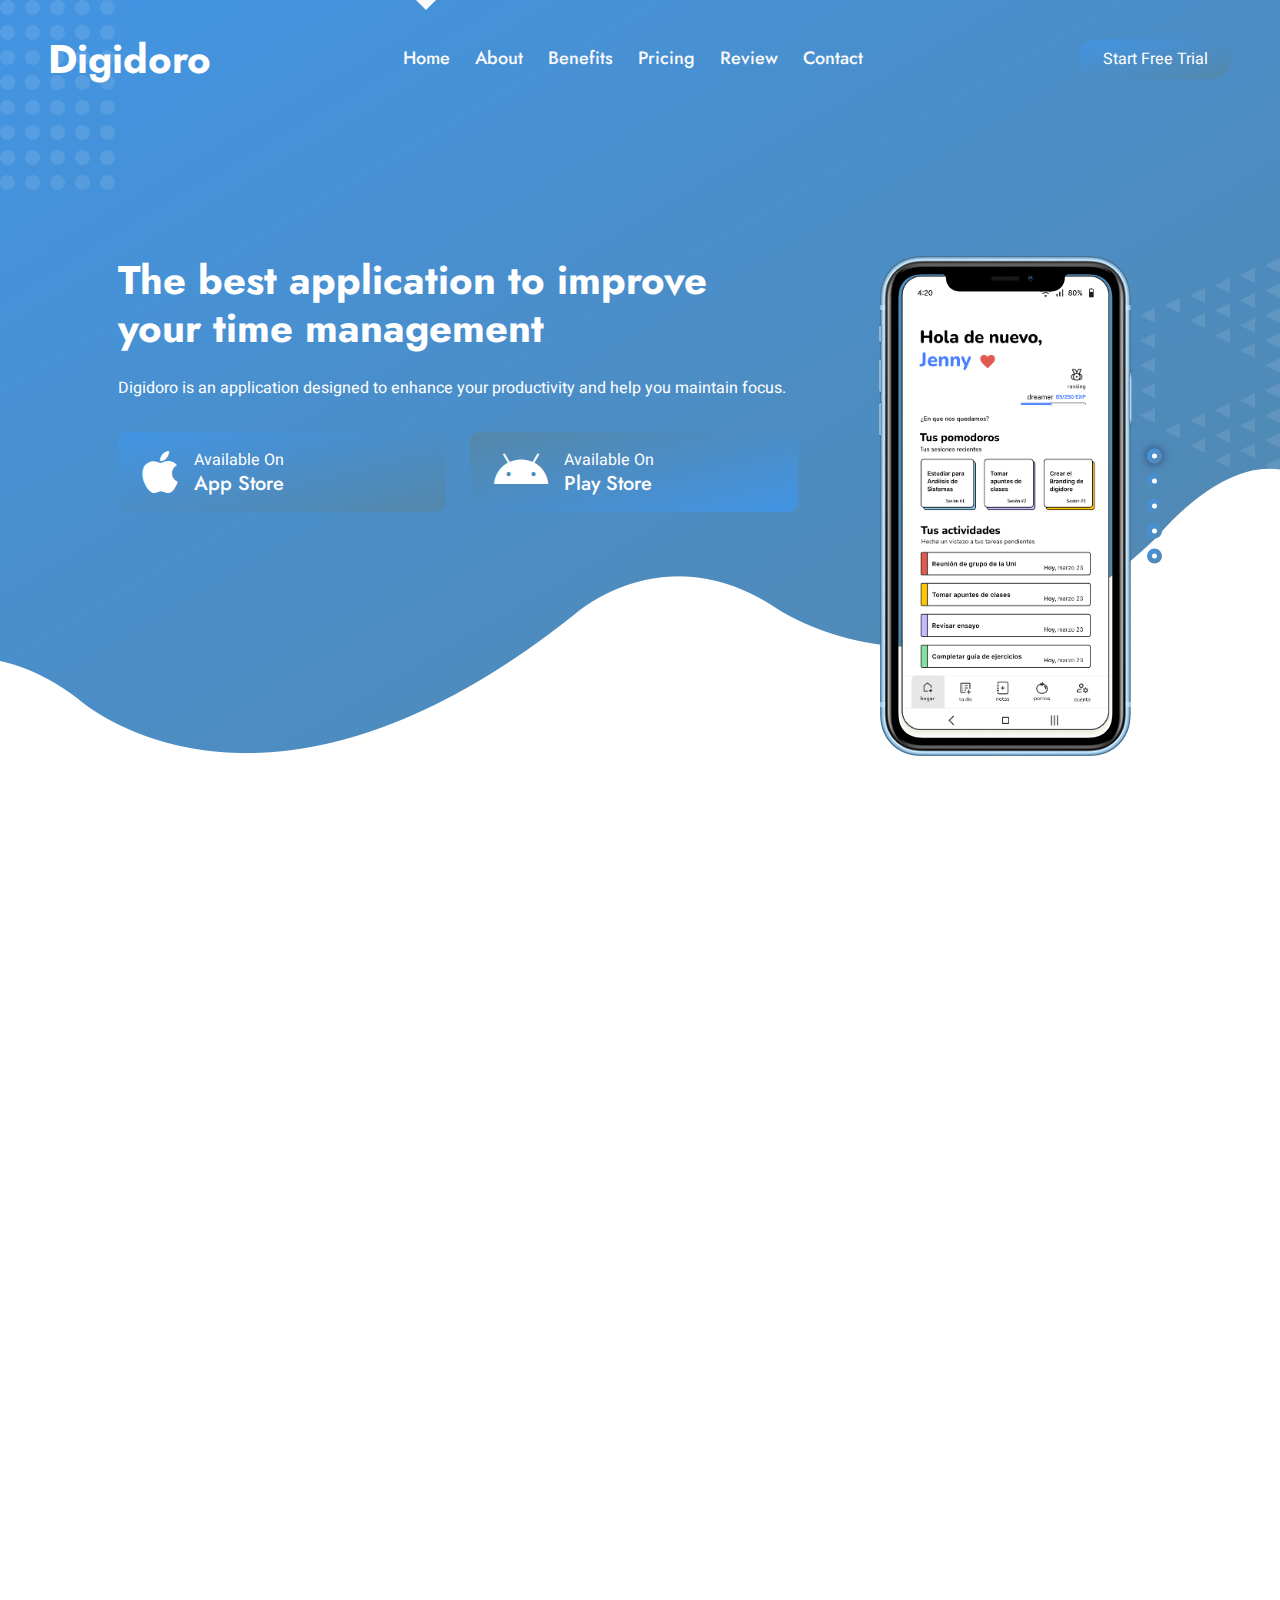
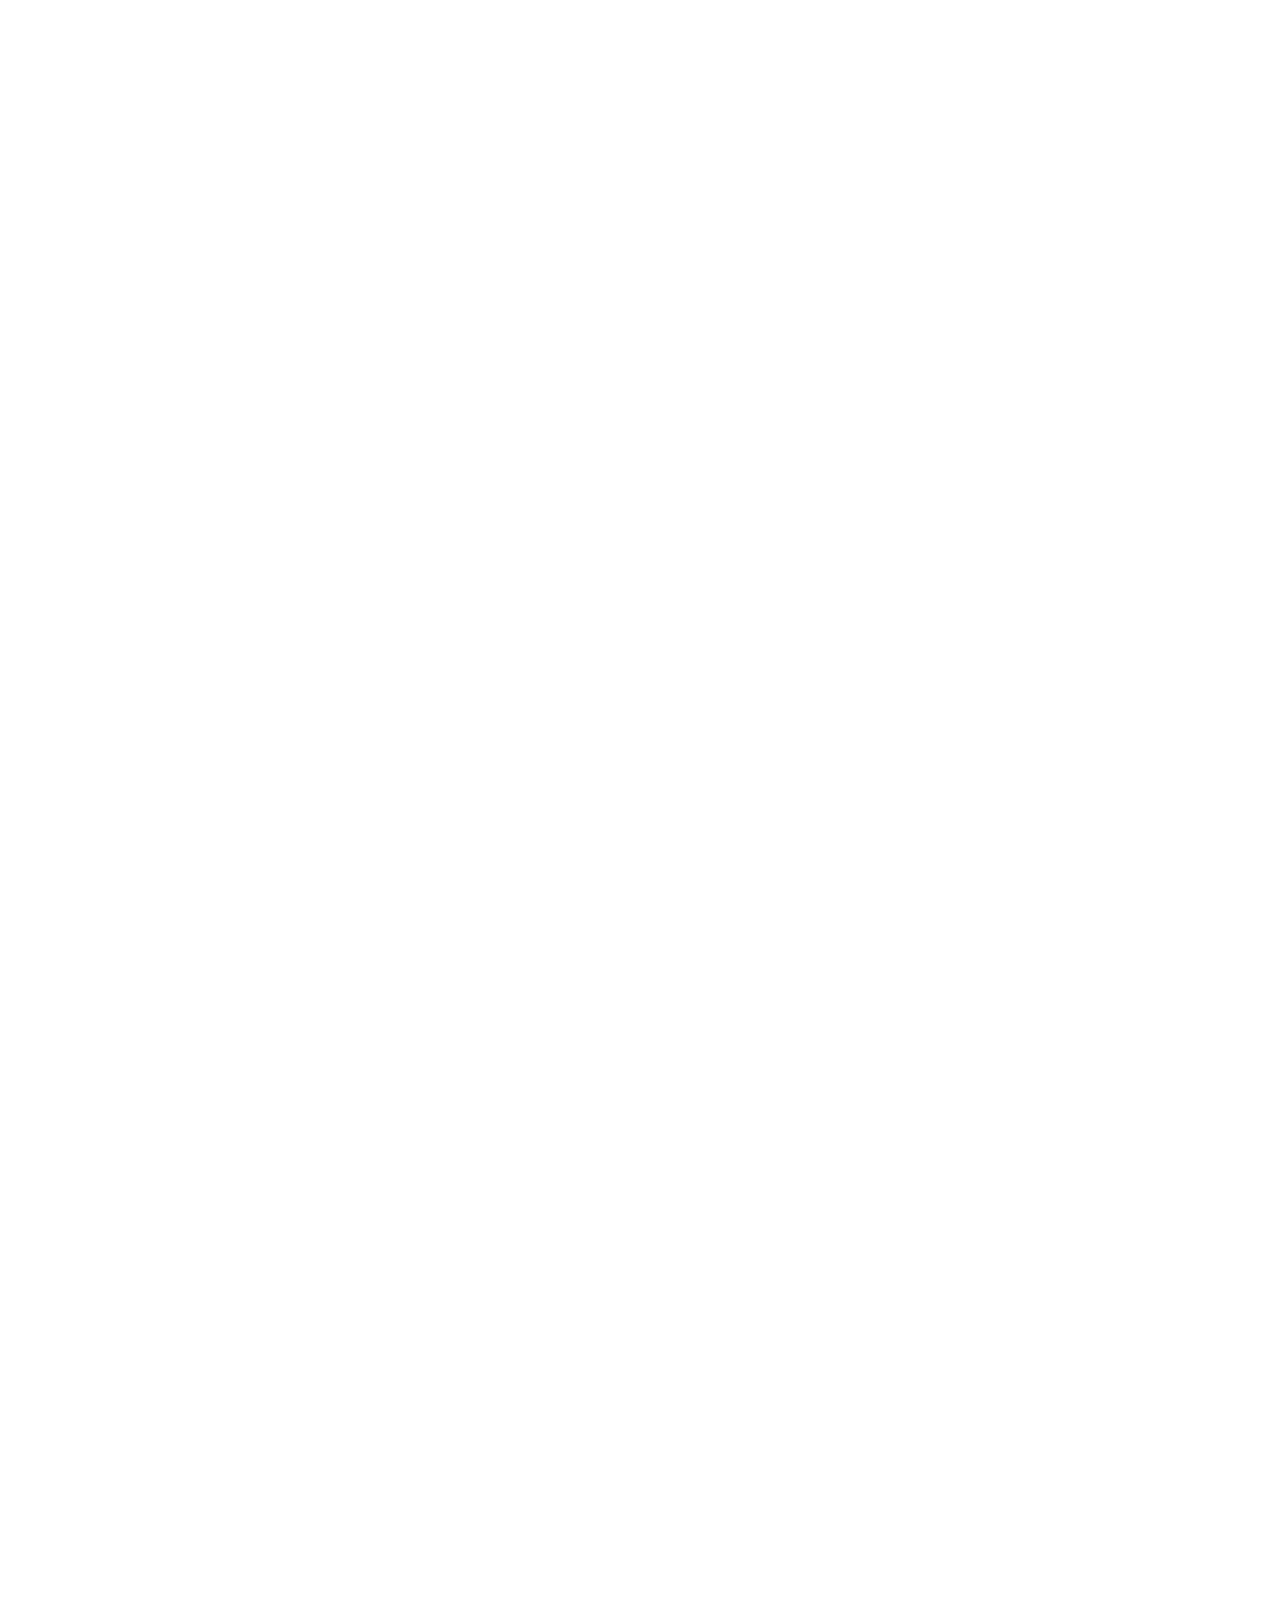
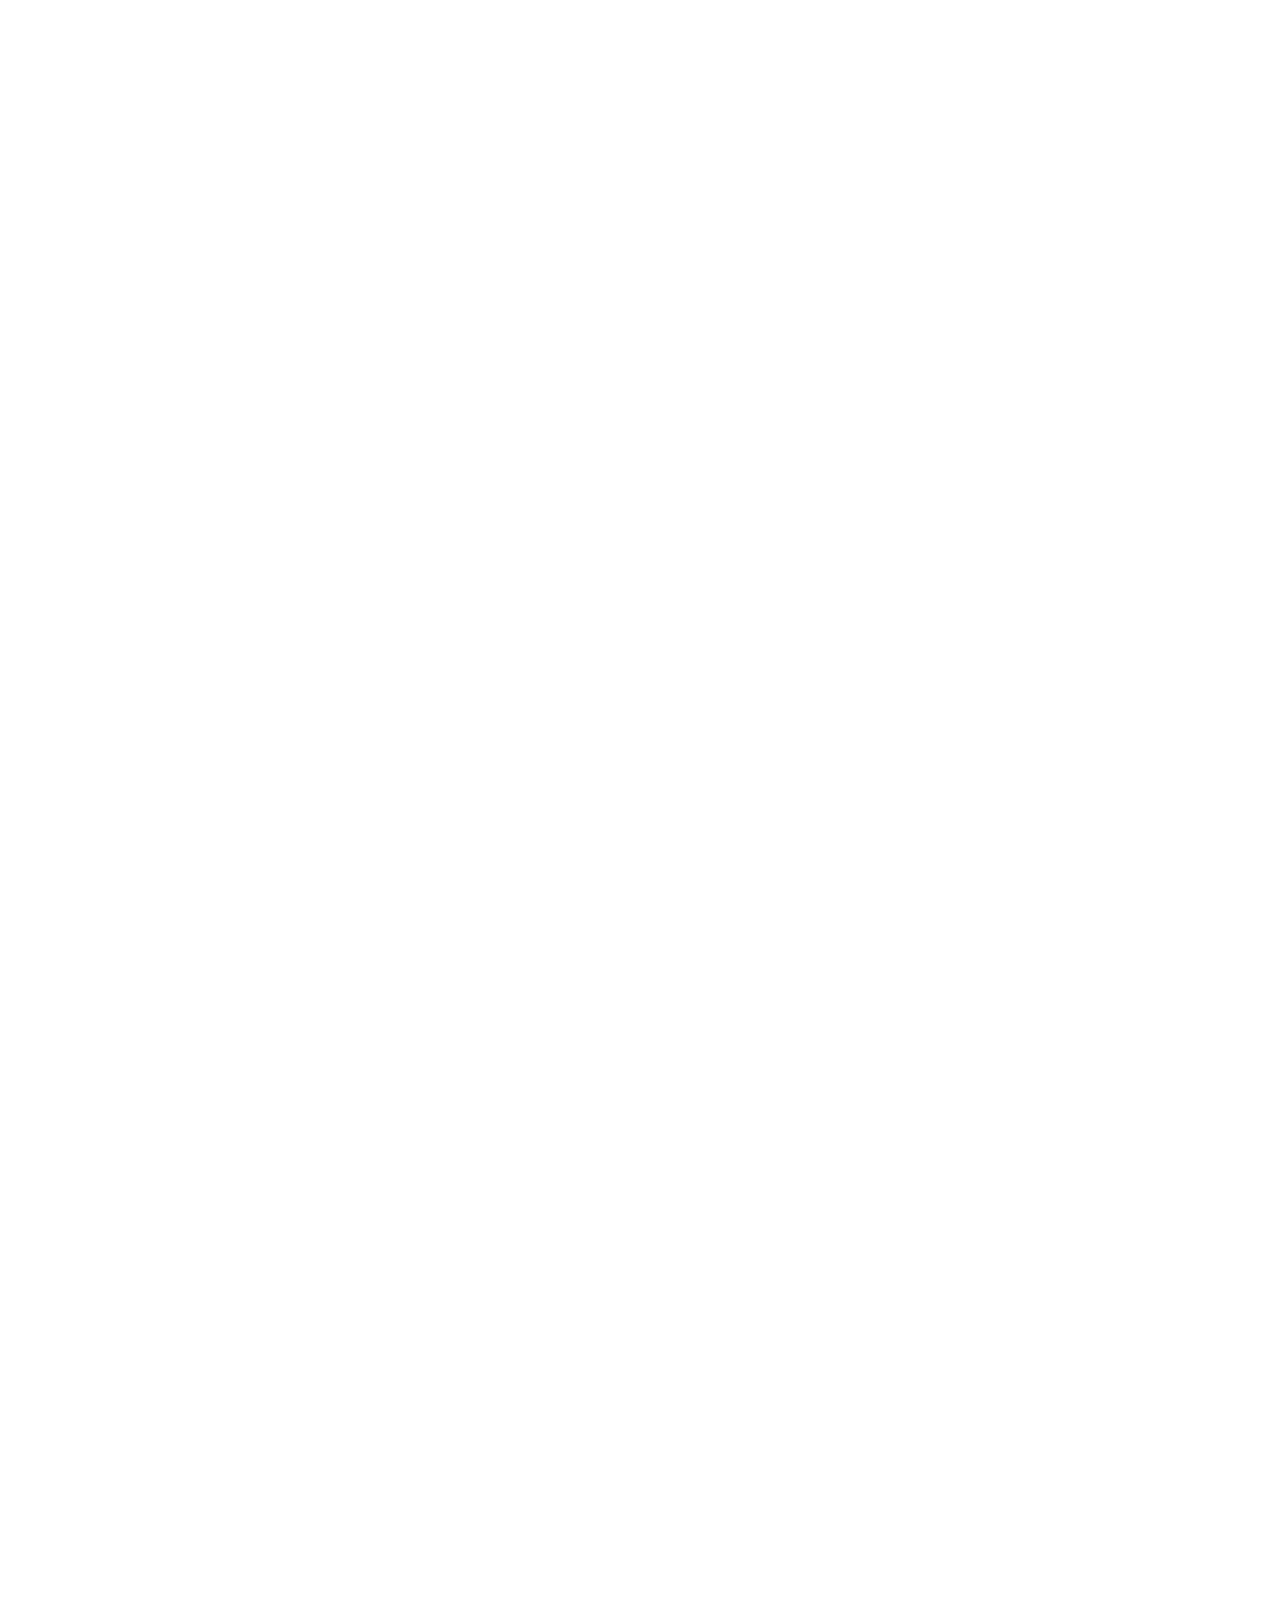
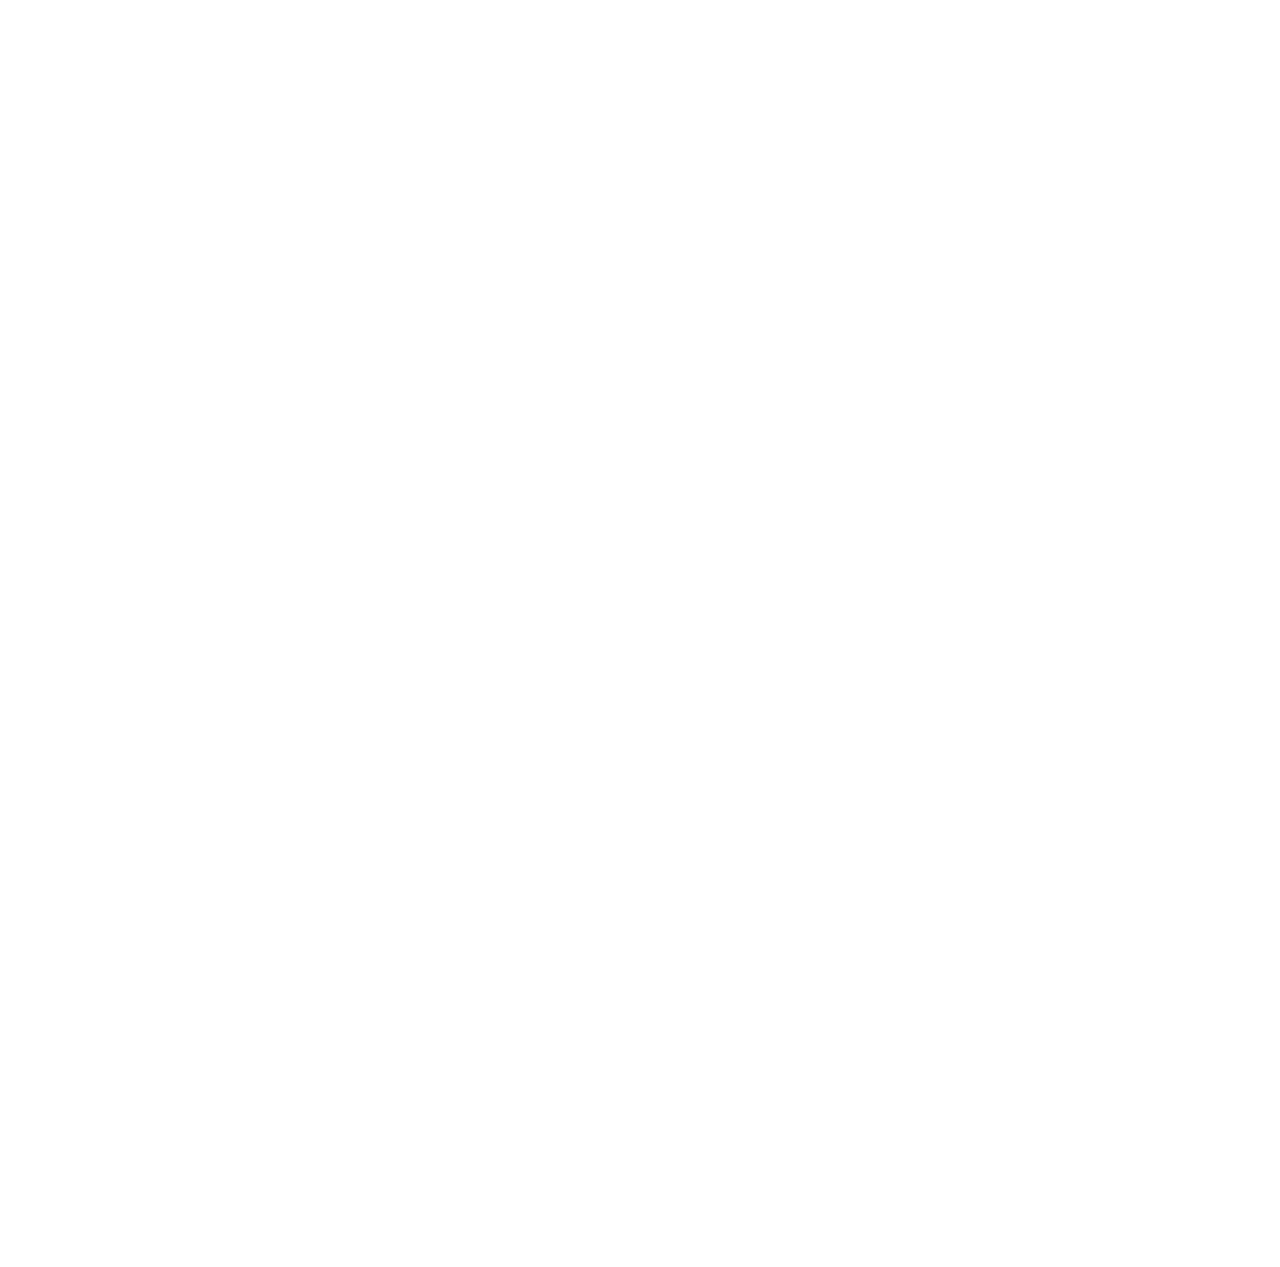
==== commit 03db9f1f: ":technologist: Improving land" ====
--- a/DigiLand/DigiApp/index.html
+++ b/DigiLand/DigiApp/index.html
@@ -70,9 +70,27 @@
                     <div class="row g-5">
                         <div class="col-lg-8 text-center text-lg-start">
                             <h1 class="text-white mb-4 animated slideInDown">The best application to improve your time management</h1>
-                            <p class="text-white pb-3 animated slideInDown">Tempor rebum no at dolore lorem clita rebum rebum ipsum rebum stet dolor sed justo kasd. Ut dolor sed magna dolor sea diam. Sit diam sit justo amet ipsum vero ipsum clita lorem</p>
-                            <a href="" class="btn btn-primary-gradient py-sm-3 px-4 px-sm-5 rounded-pill me-3 animated slideInLeft">Read More</a>
-                            <a href="" class="btn btn-secondary-gradient py-sm-3 px-4 px-sm-5 rounded-pill animated slideInRight">Contact Us</a>
+                            <p class="text-white pb-3 animated slideInDown">Digidoro is an application designed to enhance your productivity and help you maintain focus.</p>
+                            <div class="row g-4">
+                                <div class="col-sm-6 wow fadeIn" data-wow-delay="0.5s">
+                                    <a href="" class="d-flex bg-primary-gradient rounded py-3 px-4">
+                                        <i class="fab fa-apple fa-3x text-white flex-shrink-0"></i>
+                                        <div class="ms-3">
+                                            <p class="text-white mb-0">Available On</p>
+                                            <h5 class="text-white mb-0">App Store</h5>
+                                        </div>
+                                    </a>
+                                </div>
+                                <div class="col-sm-6 wow fadeIn" data-wow-delay="0.7s">
+                                    <a href="" class="d-flex bg-secondary-gradient rounded py-3 px-4">
+                                        <i class="fab fa-android fa-3x text-white flex-shrink-0"></i>
+                                        <div class="ms-3">
+                                            <p class="text-white mb-0">Available On</p>
+                                            <h5 class="text-white mb-0">Play Store</h5>
+                                        </div>
+                                    </a>
+                                </div>
+                            </div>
                         </div>
                         <div class="col-lg-4 d-flex justify-content-center justify-content-lg-end wow fadeInUp" data-wow-delay="0.3s">
                             <div class="owl-carousel screenshot-carousel">
@@ -97,13 +115,14 @@
                     <div class="col-lg-6 wow fadeInUp" data-wow-delay="0.1s">
                         <h5 class="text-primary-gradient fw-medium">About App</h5>
                         <h1 class="mb-4">#1 App to improve your productivity</h1>
-                        <p class="mb-4">Diam dolor diam ipsum et tempor sit. Aliqu diam amet diam et eos labore. Clita erat ipsum et lorem et sit, sed stet no labore lorem sit clita duo justo eirmod magna dolore erat amet</p>
+                        <p class="mb-4">
+                            Digidoro guides you through the Pomodoro method, a globally recognized time management technique.</p>
                         <div class="row g-4 mb-4">
                             <div class="col-sm-6 wow fadeIn" data-wow-delay="0.5s">
                                 <div class="d-flex">
                                     <i class="fa fa-cogs fa-2x text-primary-gradient flex-shrink-0 mt-1"></i>
                                     <div class="ms-3">
-                                        <h2 class="mb-0" data-toggle="counter-up">2023</h2>
+                                        <h2 class="mb-0" data-toggle="counter-up">2998</h2>
                                         <p class="text-primary-gradient mb-0">Active Install</p>
                                     </div>
                                 </div>
@@ -112,7 +131,7 @@
                                 <div class="d-flex">
                                     <i class="fa fa-comments fa-2x text-secondary-gradient flex-shrink-0 mt-1"></i>
                                     <div class="ms-3">
-                                        <h2 class="mb-0" data-toggle="counter-up">2003</h2>
+                                        <h2 class="mb-0" data-toggle="counter-up">1110</h2>
                                         <p class="text-secondary-gradient mb-0">Clients Reviews</p>
                                     </div>
                                 </div>
@@ -202,13 +221,12 @@
             <div class="container py-5 px-lg-5">
                 <div class="row g-5 align-items-center">
                     <div class="col-lg-8 wow fadeInUp" data-wow-delay="0.1s">
-                        <h5 class="text-primary-gradient fw-medium">Screenshot</h5>
-                        <h1 class="mb-4">User Friendly interface And Very Easy To Use Fitness App</h1>
-                        <p class="mb-4">Diam dolor diam ipsum et tempor sit. Aliqu diam amet diam et eos labore. Clita erat ipsum et lorem et sit, sed stet no labore lorem sit clita duo justo eirmod magna dolore erat amet</p>
-                        <p><i class="fa fa-check text-primary-gradient me-3"></i>Diam dolor diam ipsum et tempor sit</p>
-                        <p><i class="fa fa-check text-primary-gradient me-3"></i>Aliqu diam amet diam et eos labore</p>
-                        <p class="mb-4"><i class="fa fa-check text-primary-gradient me-3"></i>Clita erat ipsum et lorem et sit</p>
-                        <a href="" class="btn btn-primary-gradient py-sm-3 px-4 px-sm-5 rounded-pill mt-3">Read More</a>
+                        <h5 class="text-primary-gradient fw-medium">Pomodoro Technique</h5>
+                        <h1 class="mb-4">Cultivate Your Time and Harvest Productivity</h1>
+                        <p class="mb-4">Our application helps you manage your time effectively, divided into focused work intervals and revitalizing breaks. Make the most of every minute and achieve your goals with Pomodoro.</p>
+                        <p><i class="fa fa-check text-primary-gradient me-3"></i>Improve your concentration</p>
+                        <p><i class="fa fa-check text-primary-gradient me-3"></i>Increase your productivity</p>
+                        <p class="mb-4"><i class="fa fa-check text-primary-gradient me-3"></i>Effectively manage your time</p>
                     </div>
                     <div class="col-lg-4 d-flex justify-content-center justify-content-lg-end wow fadeInUp" data-wow-delay="0.3s">
                         <div class="owl-carousel screenshot-carousel">
@@ -223,86 +241,6 @@
             </div>
         </div>
         <!-- Screenshot End -->
-
-
-        <!-- Process Start -->
-        <div class="container-xxl py-5">
-            <div class="container py-5 px-lg-5">
-                <div class="text-center pb-4 wow fadeInUp" data-wow-delay="0.1s">
-                    <h5 class="text-primary-gradient fw-medium">How It Works</h5>
-                    <h1 class="mb-5">3 Easy Steps</h1>
-                </div>
-                <div class="row gy-5 gx-4 justify-content-center">
-                    <div class="col-lg-4 col-sm-6 text-center pt-4 wow fadeInUp" data-wow-delay="0.1s">
-                        <div class="position-relative bg-light rounded pt-5 pb-4 px-4">
-                            <div class="d-inline-flex align-items-center justify-content-center bg-primary-gradient rounded-circle position-absolute top-0 start-50 translate-middle shadow" style="width: 100px; height: 100px;">
-                                <i class="fa fa-cog fa-3x text-white"></i>
-                            </div>
-                            <h5 class="mt-4 mb-3">Install the App</h5>
-                            <p class="mb-0">Tempor erat elitr rebum clita dolor diam ipsum sit diam amet diam eos erat ipsum et lorem et sit sed stet</p>
-                        </div>
-                    </div>
-                    <div class="col-lg-4 col-sm-6 text-center pt-4 wow fadeInUp" data-wow-delay="0.3s">
-                        <div class="position-relative bg-light rounded pt-5 pb-4 px-4">
-                            <div class="d-inline-flex align-items-center justify-content-center bg-secondary-gradient rounded-circle position-absolute top-0 start-50 translate-middle shadow" style="width: 100px; height: 100px;">
-                                <i class="fa fa-address-card fa-3x text-white"></i>
-                            </div>
-                            <h5 class="mt-4 mb-3">Setup Your Profile</h5>
-                            <p class="mb-0">Tempor erat elitr rebum clita dolor diam ipsum sit diam amet diam eos erat ipsum et lorem et sit sed stet</p>
-                        </div>
-                    </div>
-                    <div class="col-lg-4 col-sm-6 text-center pt-4 wow fadeInUp" data-wow-delay="0.5s">
-                        <div class="position-relative bg-light rounded pt-5 pb-4 px-4">
-                            <div class="d-inline-flex align-items-center justify-content-center bg-primary-gradient rounded-circle position-absolute top-0 start-50 translate-middle shadow" style="width: 100px; height: 100px;">
-                                <i class="fa fa-check fa-3x text-white"></i>
-                            </div>
-                            <h5 class="mt-4 mb-3">Enjoy The Features</h5>
-                            <p class="mb-0">Tempor erat elitr rebum clita dolor diam ipsum sit diam amet diam eos erat ipsum et lorem et sit sed stet</p>
-                        </div>
-                    </div>
-                </div>
-            </div>
-        </div>
-        <!-- Process Start -->
-
-
-        <!-- Download Start -->
-        <div class="container-xxl py-5">
-            <div class="container py-5 px-lg-5">
-                <div class="row g-5 align-items-center">
-                    <div class="col-lg-6">
-                        <img class="img-fluid wow fadeInUp" data-wow-delay="0.1s" src="img/Digi8.png">
-                    </div>
-                    <div class="col-lg-6 wow fadeInUp" data-wow-delay="0.3s">
-                        <h5 class="text-primary-gradient fw-medium">Download</h5>
-                        <h1 class="mb-4">Download The Latest Version Of Our App</h1>
-                        <p class="mb-4">Diam dolor diam ipsum et tempor sit. Aliqu diam amet diam et eos labore. Clita erat ipsum et lorem et sit, sed stet no labore lorem sit clita duo justo eirmod magna dolore erat amet</p>
-                        <div class="row g-4">
-                            <div class="col-sm-6 wow fadeIn" data-wow-delay="0.5s">
-                                <a href="" class="d-flex bg-primary-gradient rounded py-3 px-4">
-                                    <i class="fab fa-apple fa-3x text-white flex-shrink-0"></i>
-                                    <div class="ms-3">
-                                        <p class="text-white mb-0">Available On</p>
-                                        <h5 class="text-white mb-0">App Store</h5>
-                                    </div>
-                                </a>
-                            </div>
-                            <div class="col-sm-6 wow fadeIn" data-wow-delay="0.7s">
-                                <a href="" class="d-flex bg-secondary-gradient rounded py-3 px-4">
-                                    <i class="fab fa-android fa-3x text-white flex-shrink-0"></i>
-                                    <div class="ms-3">
-                                        <p class="text-white mb-0">Available On</p>
-                                        <h5 class="text-white mb-0">Play Store</h5>
-                                    </div>
-                                </a>
-                            </div>
-                        </div>
-                    </div>
-                </div>
-            </div>
-        </div>
-        <!-- Download End -->
-
 
         <!-- Pricing Start -->
         <div class="container-xxl py-5" id="pricing">
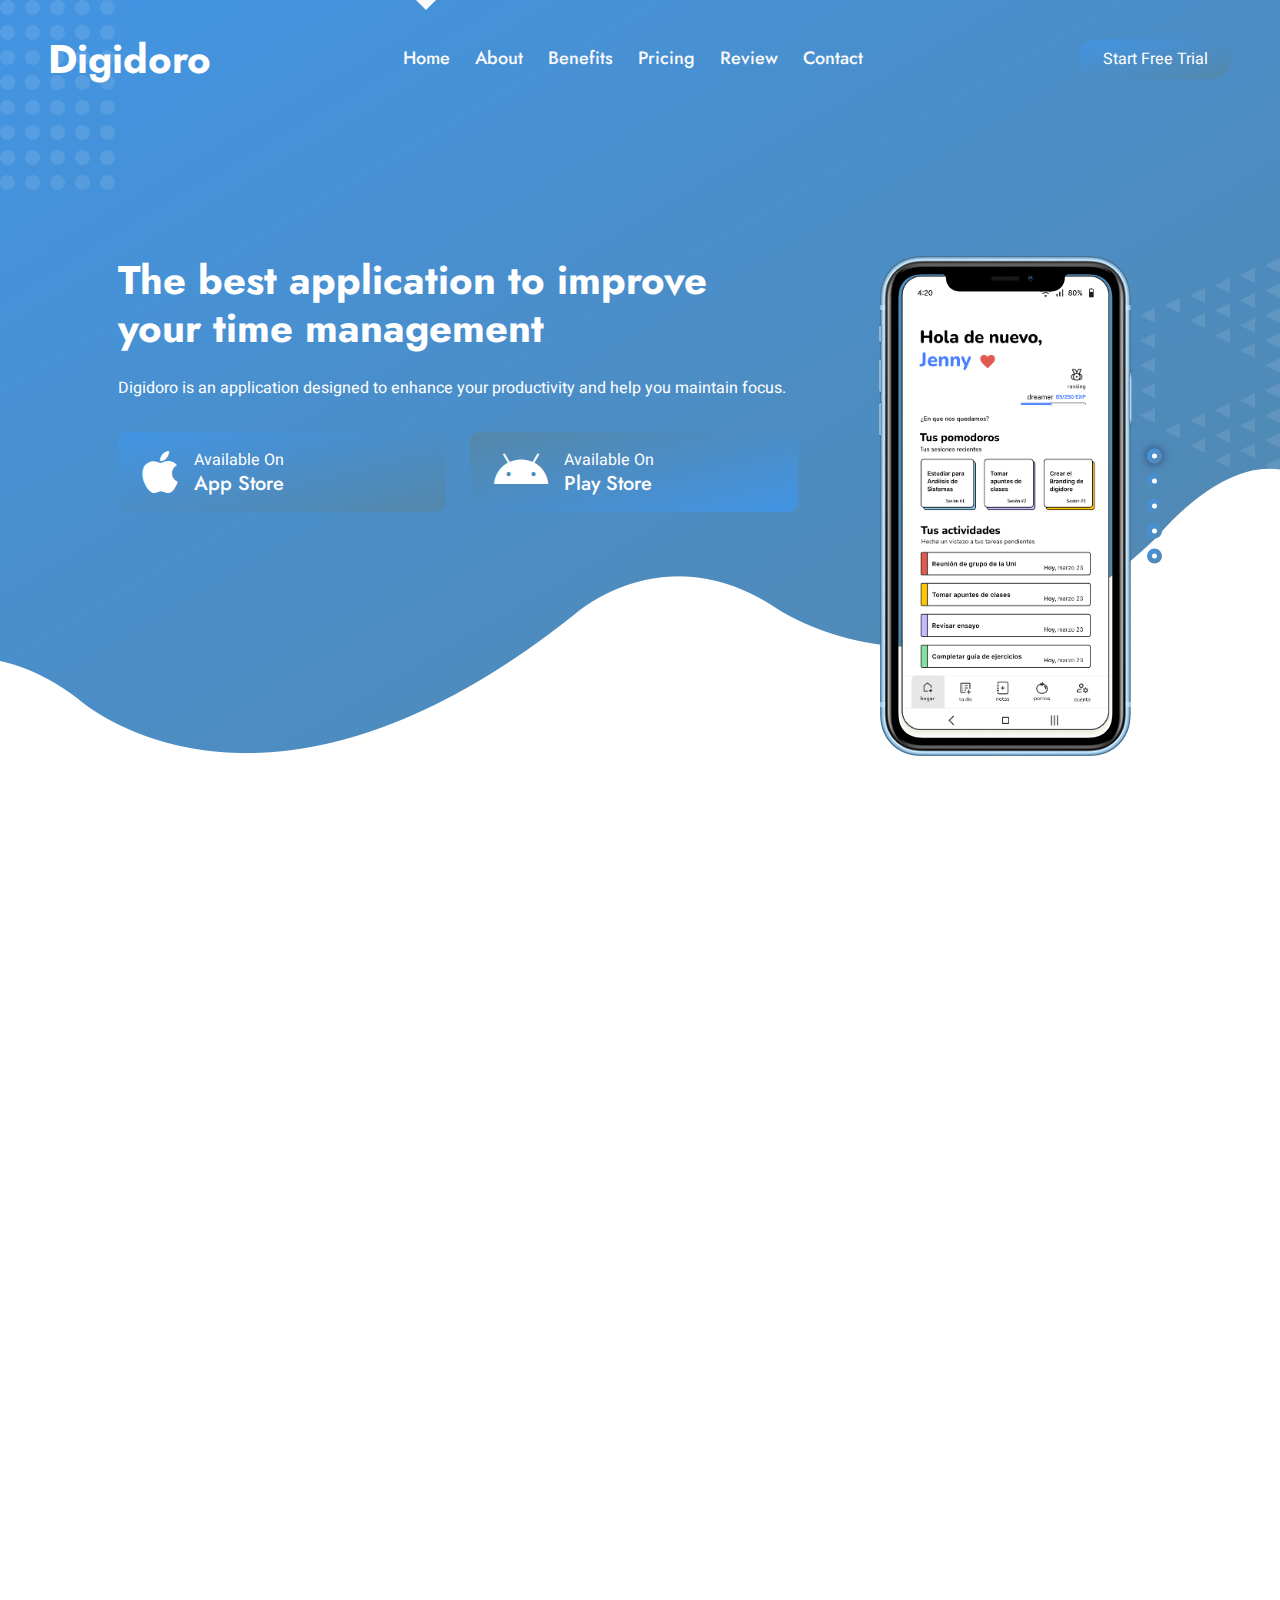
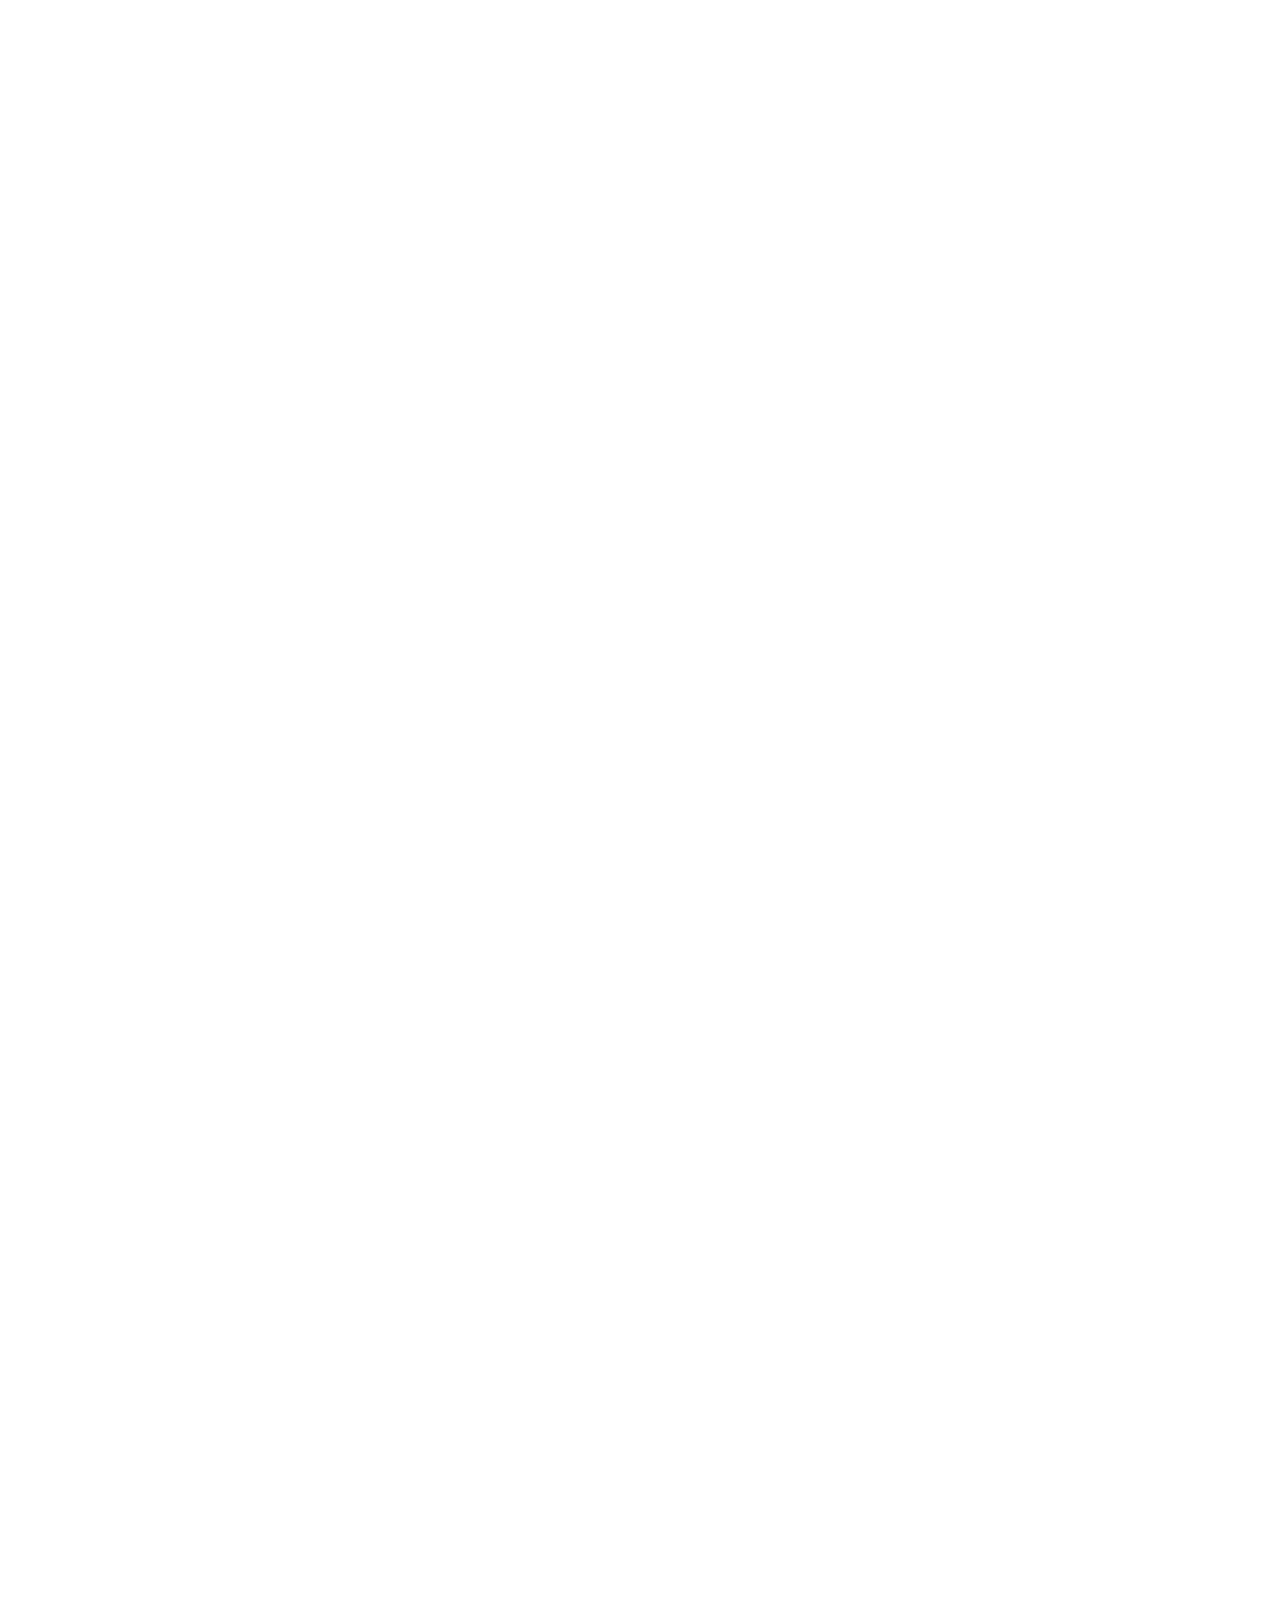
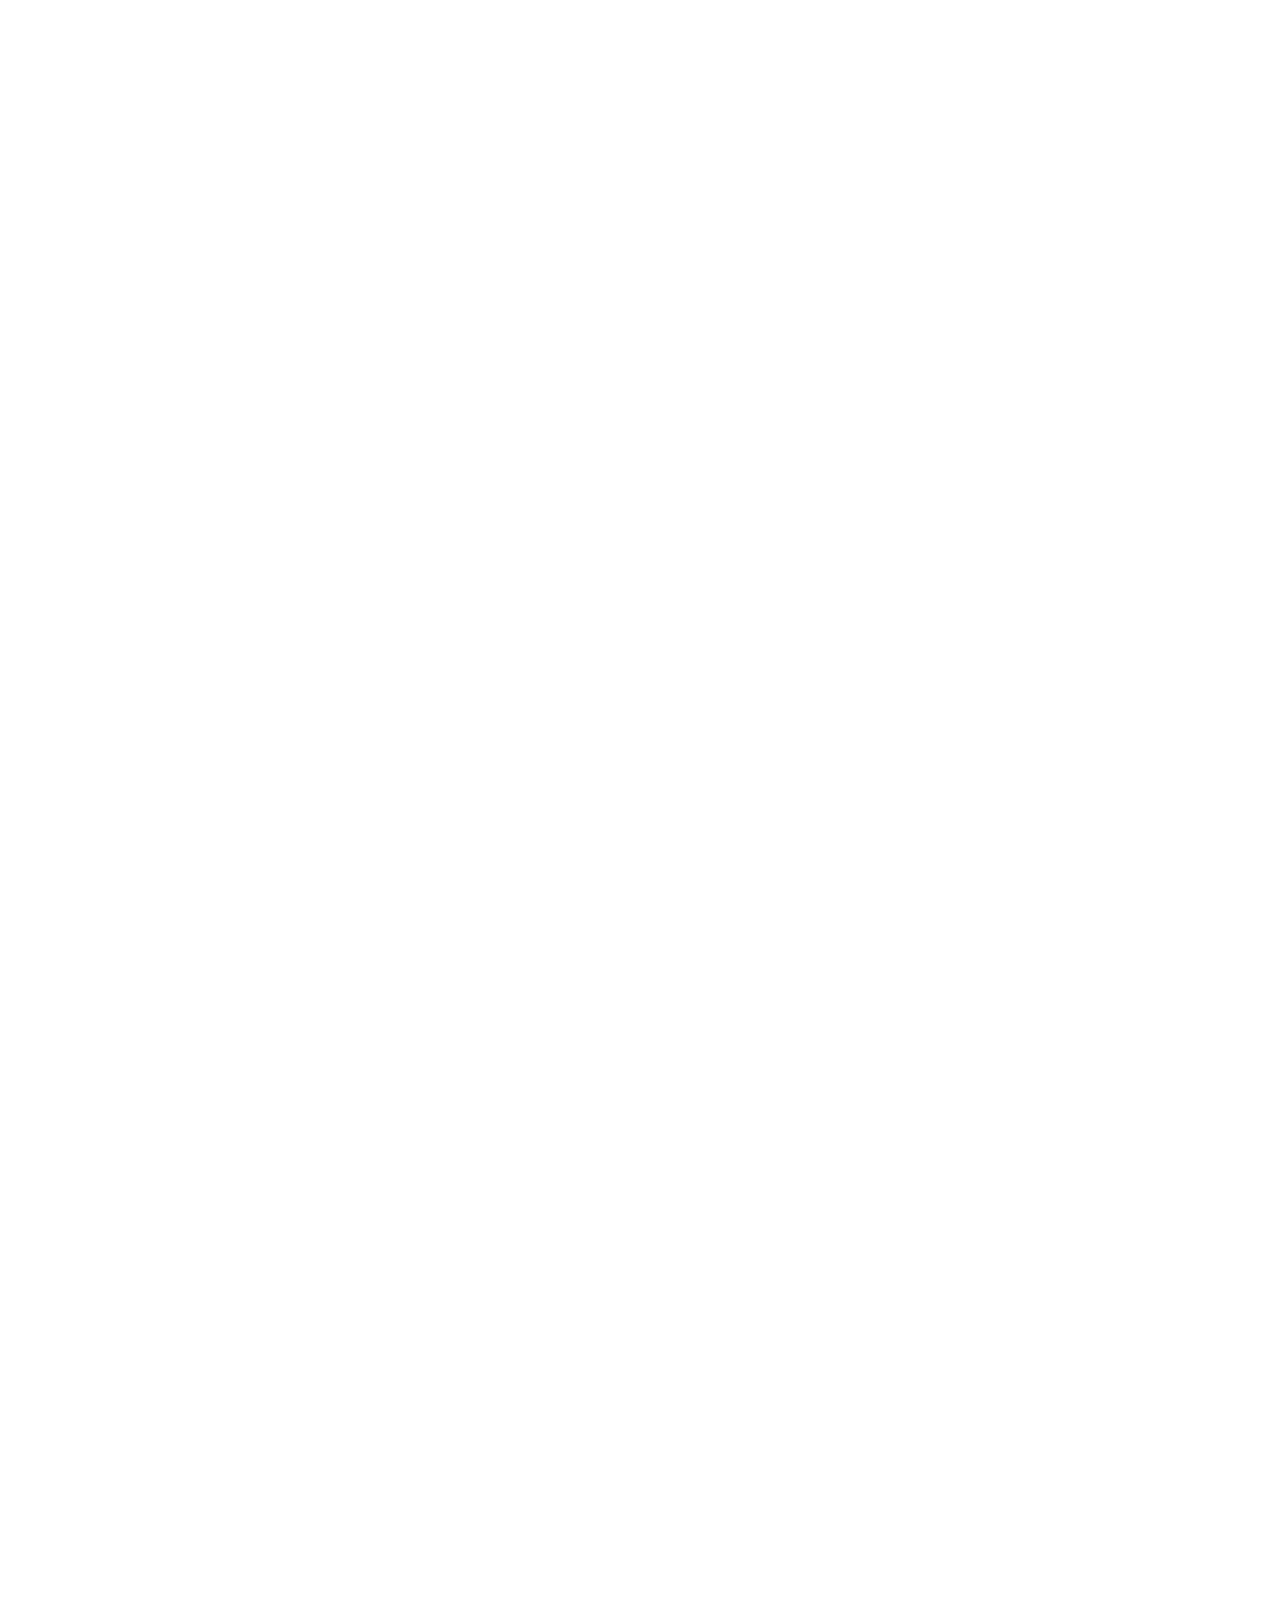
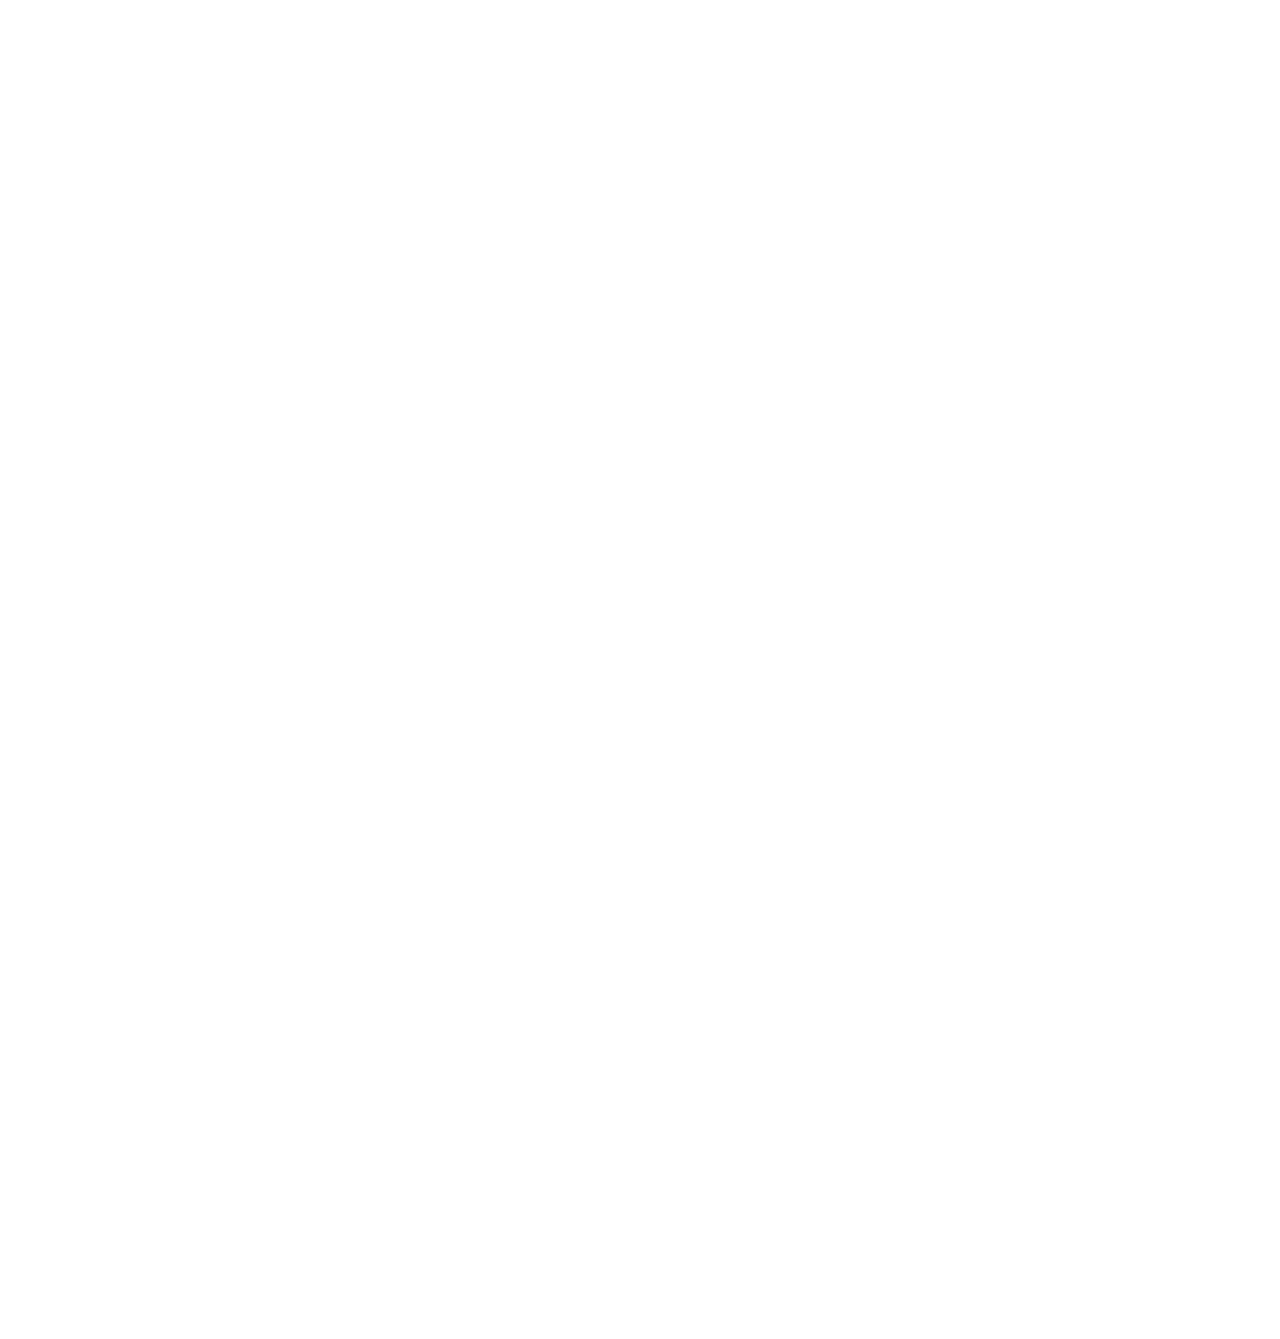
==== commit 41a5cf2e: ":technologist: Clients" ====
--- a/DigiLand/DigiApp/index.html
+++ b/DigiLand/DigiApp/index.html
@@ -398,7 +398,24 @@
                 <div class="owl-carousel testimonial-carousel wow fadeInUp" data-wow-delay="0.1s">
                     <div class="testimonial-item rounded p-4">
                         <div class="d-flex align-items-center mb-4">
-                            <img class="img-fluid bg-white rounded flex-shrink-0 p-1" src="img/testimonial-1.jpg" style="width: 85px; height: 85px;">
+                            <img class="img-fluid bg-white rounded flex-shrink-0 p-1" src="img/Test1.jpeg" style="width: 85px; height: 85px;">
+                            <div class="ms-4">
+                                <h5 class="mb-1">Claudia Grande</h5>
+                                <p class="mb-1">Student</p>
+                                <div>
+                                    <small class="fa fa-star text-warning"></small>
+                                    <small class="fa fa-star text-warning"></small>
+                                    <small class="fa fa-star text-warning"></small>
+                                    <small class="fa fa-star text-warning"></small>
+                                    <small class="fa fa-star text-warning"></small>
+                                </div>
+                            </div>
+                        </div>
+                        <p class="mb-0">"I love how this application divides my time into work and rest intervals. It's amazing how it helps me maintain a healthy balance between productivity and well-being."                        </p>
+                        </div>
+                    <div class="testimonial-item rounded p-4">
+                        <div class="d-flex align-items-center mb-4">
+                            <img class="img-fluid bg-white rounded flex-shrink-0 p-1" src="img/Test1.jpeg" style="width: 85px; height: 85px;">
                             <div class="ms-4">
                                 <h5 class="mb-1">Client Name</h5>
                                 <p class="mb-1">Profession</p>
@@ -411,11 +428,11 @@
                                 </div>
                             </div>
                         </div>
-                        <p class="mb-0">Tempor erat elitr rebum at clita. Diam dolor diam ipsum sit diam amet diam et eos. Clita erat ipsum et lorem et sit.</p>
+                        <p class="mb-0">"What a wonderful discovery! This Pomodoro application has given me a new perspective on time management. Now I can stay focused on my goals and make the most of every minute."</p>
                     </div>
                     <div class="testimonial-item rounded p-4">
                         <div class="d-flex align-items-center mb-4">
-                            <img class="img-fluid bg-white rounded flex-shrink-0 p-1" src="img/testimonial-2.jpg" style="width: 85px; height: 85px;">
+                            <img class="img-fluid bg-white rounded flex-shrink-0 p-1" src="img/Test3.jpeg" style="width: 85px; height: 85px;">
                             <div class="ms-4">
                                 <h5 class="mb-1">Client Name</h5>
                                 <p class="mb-1">Profession</p>
@@ -428,24 +445,7 @@
                                 </div>
                             </div>
                         </div>
-                        <p class="mb-0">Tempor erat elitr rebum at clita. Diam dolor diam ipsum sit diam amet diam et eos. Clita erat ipsum et lorem et sit.</p>
-                    </div>
-                    <div class="testimonial-item rounded p-4">
-                        <div class="d-flex align-items-center mb-4">
-                            <img class="img-fluid bg-white rounded flex-shrink-0 p-1" src="img/testimonial-3.jpg" style="width: 85px; height: 85px;">
-                            <div class="ms-4">
-                                <h5 class="mb-1">Client Name</h5>
-                                <p class="mb-1">Profession</p>
-                                <div>
-                                    <small class="fa fa-star text-warning"></small>
-                                    <small class="fa fa-star text-warning"></small>
-                                    <small class="fa fa-star text-warning"></small>
-                                    <small class="fa fa-star text-warning"></small>
-                                    <small class="fa fa-star text-warning"></small>
-                                </div>
-                            </div>
-                        </div>
-                        <p class="mb-0">Tempor erat elitr rebum at clita. Diam dolor diam ipsum sit diam amet diam et eos. Clita erat ipsum et lorem et sit.</p>
+                        <p class="mb-0">"I am impressed with the results I have achieved thanks to this application. It's amazing how I can accomplish more in less time by following the Pomodoro method. My efficiency has increased, and I feel more fulfilled!"</p>
                     </div>
                     <div class="testimonial-item rounded p-4">
                         <div class="d-flex align-items-center mb-4">
@@ -462,7 +462,7 @@
                                 </div>
                             </div>
                         </div>
-                        <p class="mb-0">Tempor erat elitr rebum at clita. Diam dolor diam ipsum sit diam amet diam et eos. Clita erat ipsum et lorem et sit.</p>
+                        <p class="mb-0">"A brilliant application to optimize my productivity! The focus on work and rest intervals keeps me motivated and refreshed throughout the day. I can't imagine my routine without it now."</p>
                     </div>
                 </div>
             </div>
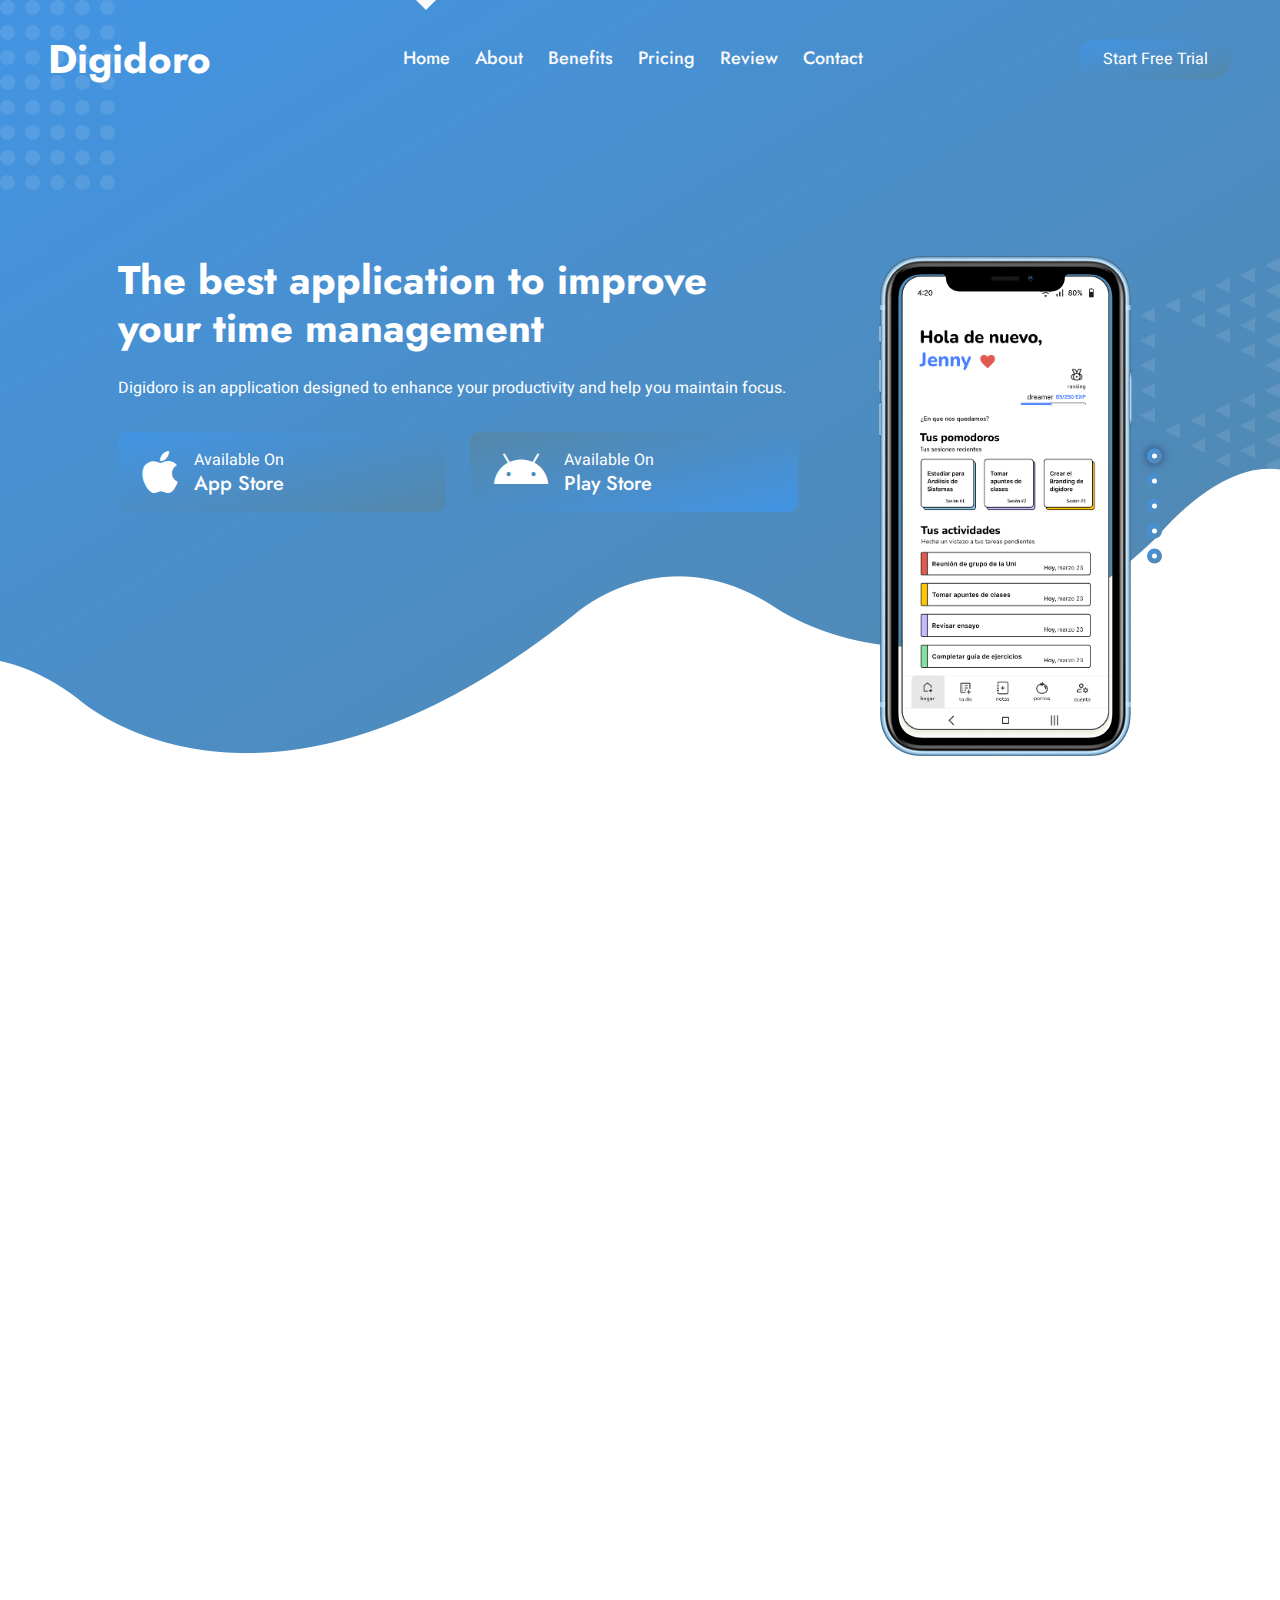
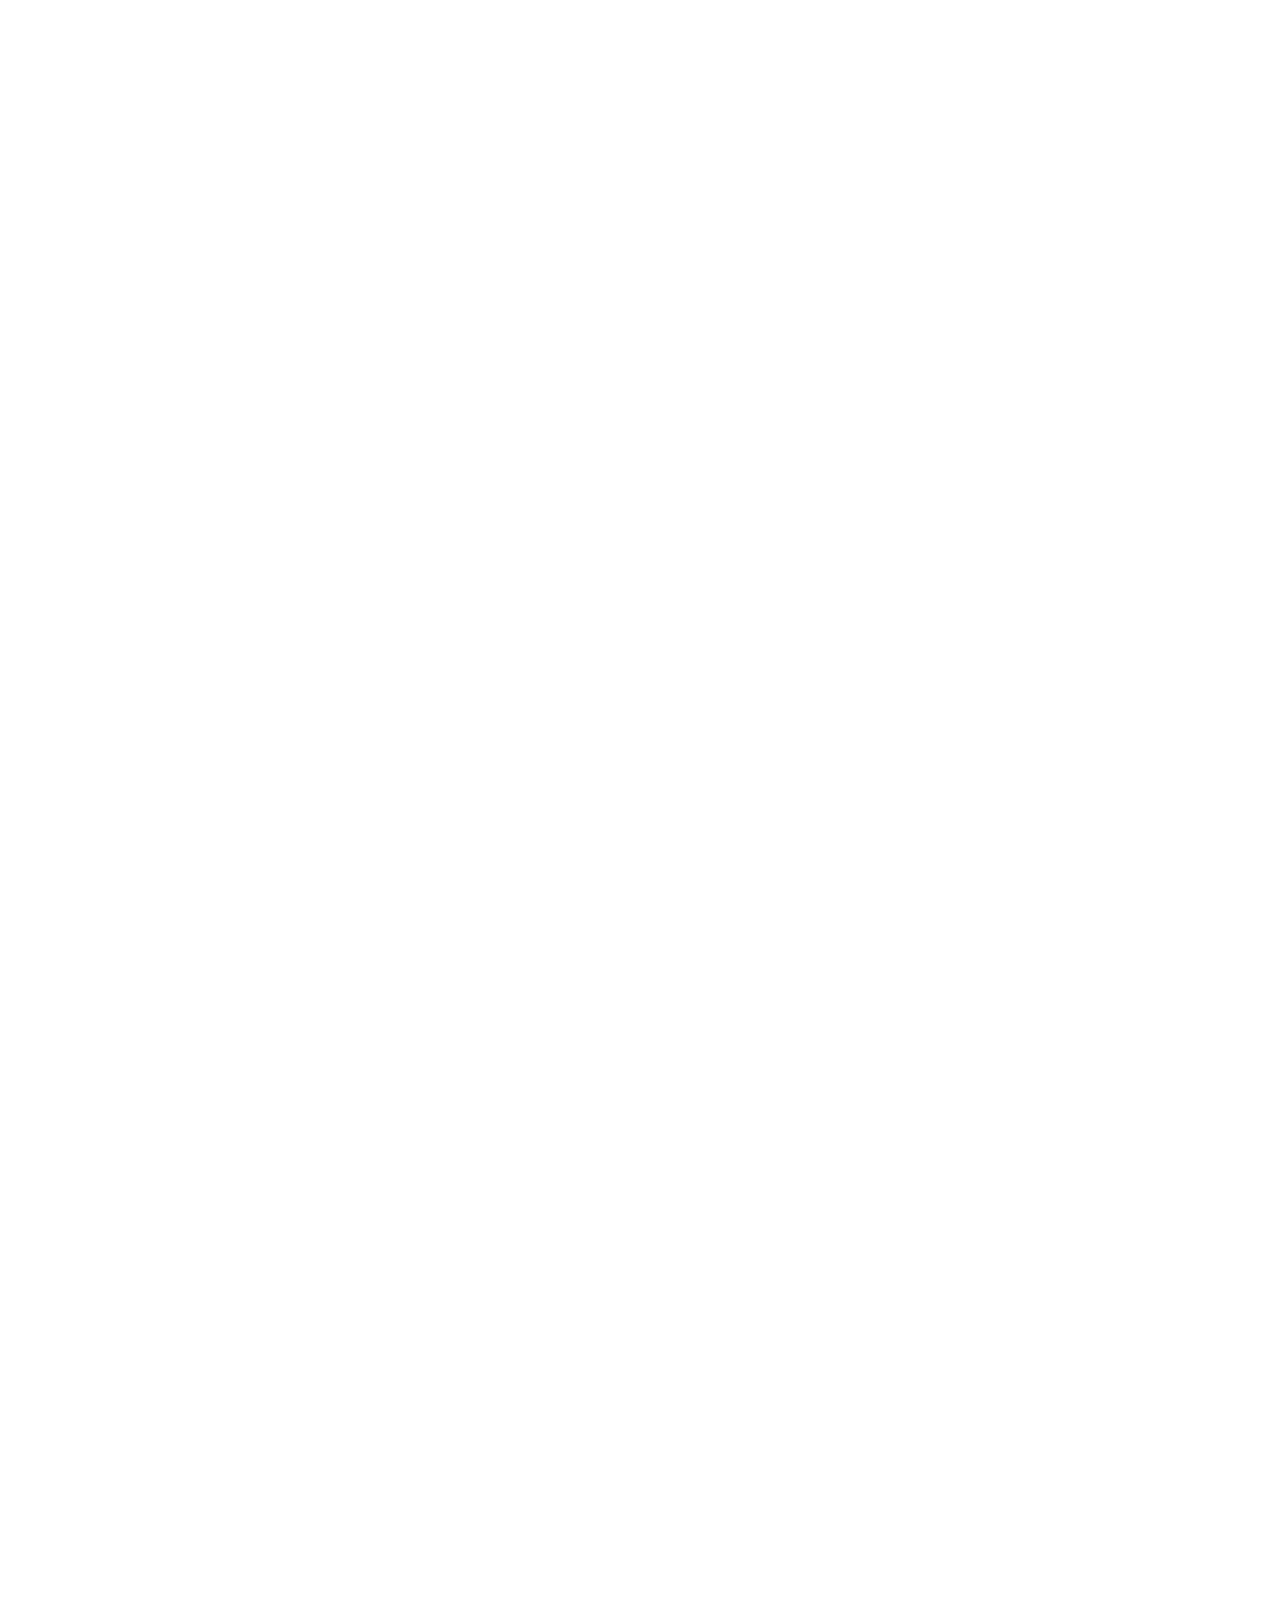
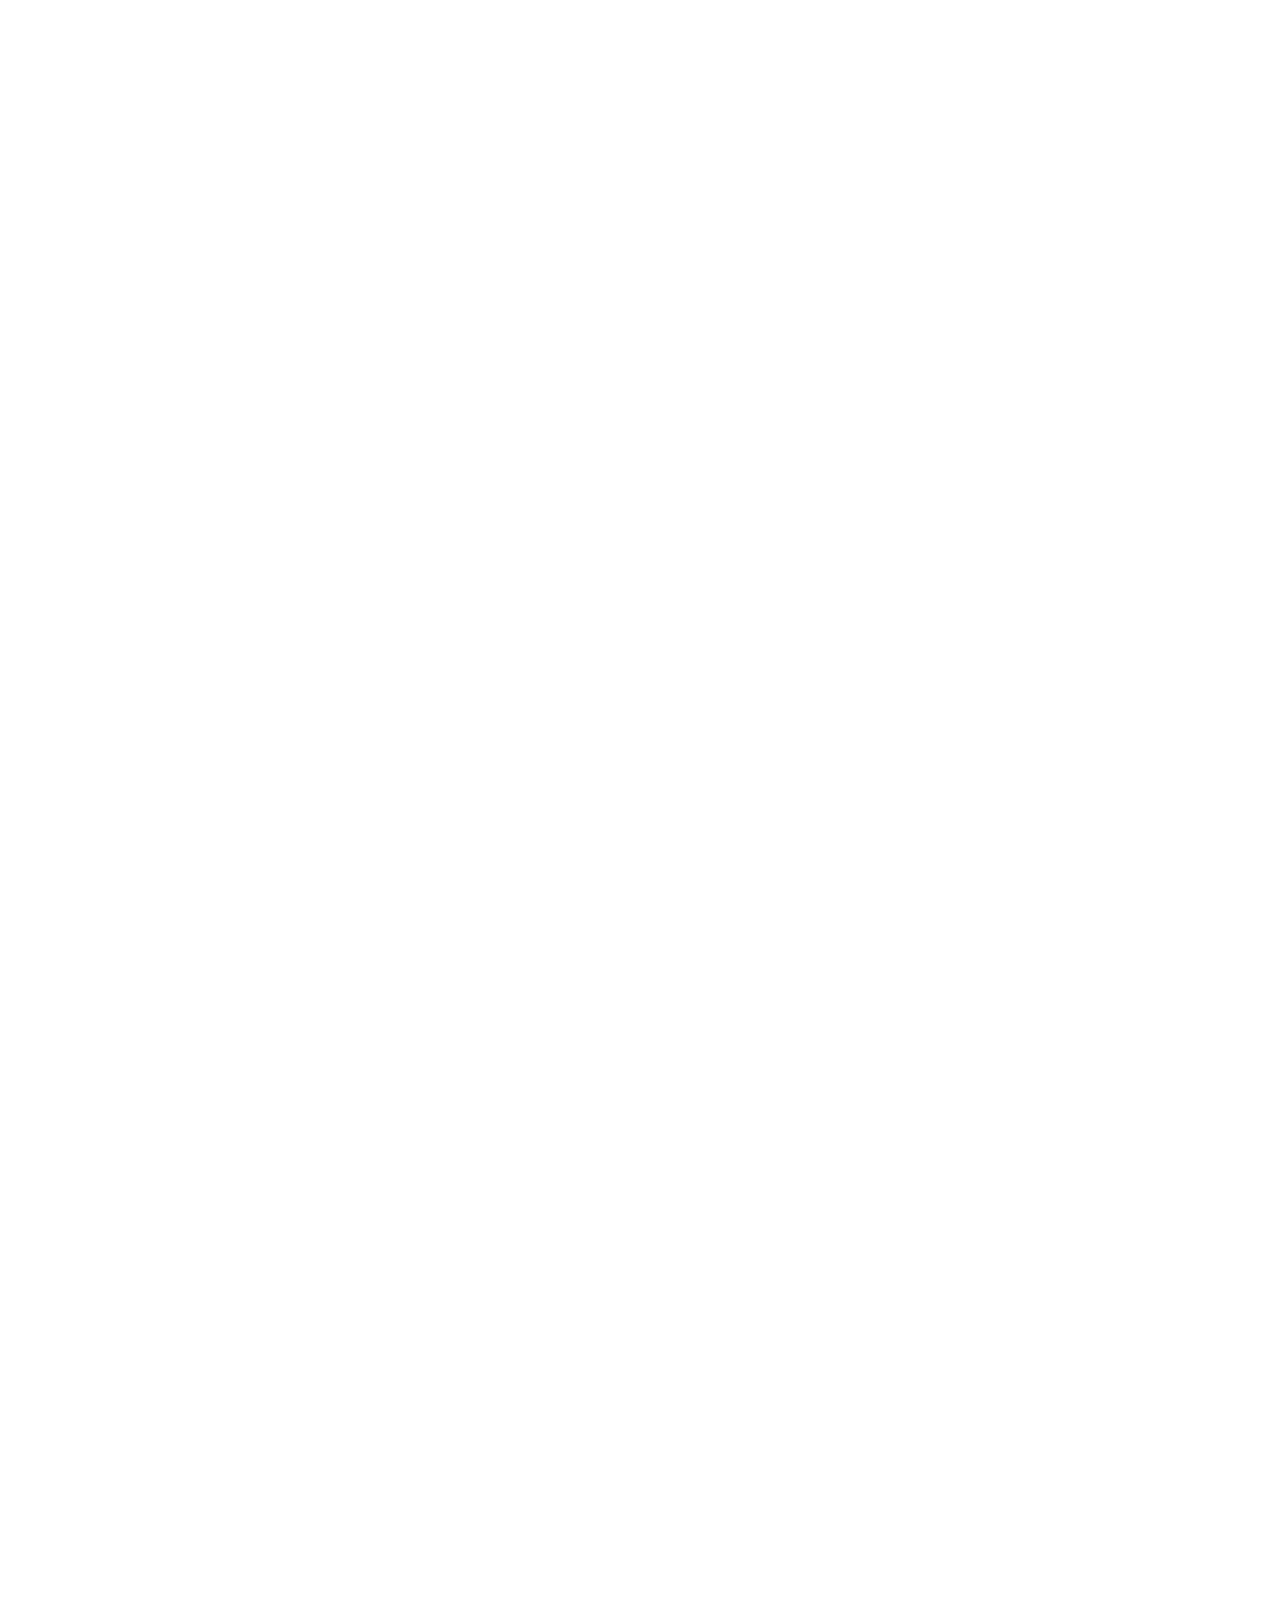
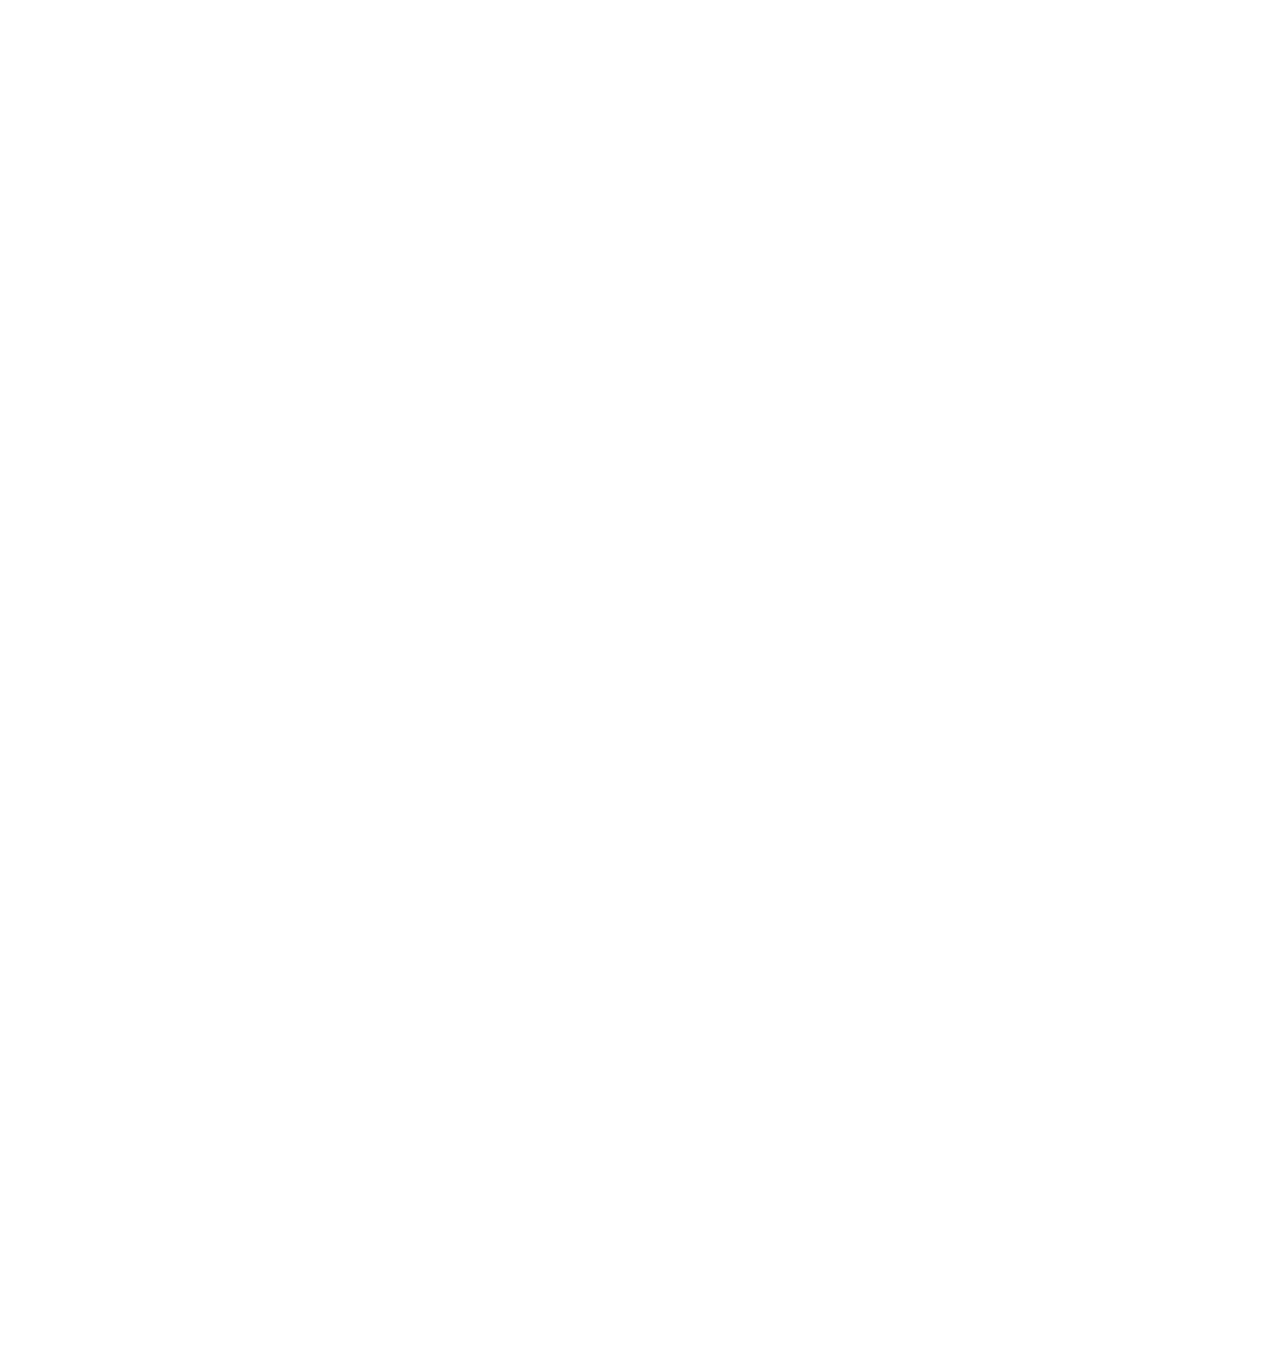
==== commit 7dc7d7ed: ":technologist: Clients" ====
--- a/DigiLand/DigiApp/index.html
+++ b/DigiLand/DigiApp/index.html
@@ -127,7 +127,7 @@
                                     </div>
                                 </div>
                             </div>
-                            <div class="col-sm-6 wow fadeIn" data-wow-delay="0.7s">
+                            <div class="col-sm-6 wow fadeIn" data-wow-delay="0.3s">
                                 <div class="d-flex">
                                     <i class="fa fa-comments fa-2x text-secondary-gradient flex-shrink-0 mt-1"></i>
                                     <div class="ms-3">
@@ -140,7 +140,7 @@
                         <a href="" class="btn btn-primary-gradient py-sm-3 px-4 px-sm-5 rounded-pill mt-3">Read More</a>
                     </div>
                     <div class="col-lg-6">
-                        <img class="img-fluid wow fadeInUp" data-wow-delay="0.5s" src="img/Digi8.png">
+                        <img class="img-fluid wow fadeInUp" data-wow-delay="0.3s" src="img/Digi8.png">
                     </div>
                 </div>
             </div>
@@ -415,10 +415,10 @@
                         </div>
                     <div class="testimonial-item rounded p-4">
                         <div class="d-flex align-items-center mb-4">
-                            <img class="img-fluid bg-white rounded flex-shrink-0 p-1" src="img/Test1.jpeg" style="width: 85px; height: 85px;">
+                            <img class="img-fluid bg-white rounded flex-shrink-0 p-1" src="img/Test7.jpg" style="width: 85px; height: 85px;">
                             <div class="ms-4">
-                                <h5 class="mb-1">Client Name</h5>
-                                <p class="mb-1">Profession</p>
+                                <h5 class="mb-1">Silvia Ortiz</h5>
+                                <p class="mb-1">Teacher</p>
                                 <div>
                                     <small class="fa fa-star text-warning"></small>
                                     <small class="fa fa-star text-warning"></small>
@@ -432,10 +432,10 @@
                     </div>
                     <div class="testimonial-item rounded p-4">
                         <div class="d-flex align-items-center mb-4">
-                            <img class="img-fluid bg-white rounded flex-shrink-0 p-1" src="img/Test3.jpeg" style="width: 85px; height: 85px;">
+                            <img class="img-fluid bg-white rounded flex-shrink-0 p-1" src="img/Test5.jpg" style="width: 85px; height: 85px;">
                             <div class="ms-4">
-                                <h5 class="mb-1">Client Name</h5>
-                                <p class="mb-1">Profession</p>
+                                <h5 class="mb-1">Néstor Aldana</h5>
+                                <p class="mb-1">Scrum Master</p>
                                 <div>
                                     <small class="fa fa-star text-warning"></small>
                                     <small class="fa fa-star text-warning"></small>
@@ -449,10 +449,10 @@
                     </div>
                     <div class="testimonial-item rounded p-4">
                         <div class="d-flex align-items-center mb-4">
-                            <img class="img-fluid bg-white rounded flex-shrink-0 p-1" src="img/testimonial-4.jpg" style="width: 85px; height: 85px;">
+                            <img class="img-fluid bg-white rounded flex-shrink-0 p-1" src="img/Test6.jpg" style="width: 85px; height: 85px;">
                             <div class="ms-4">
-                                <h5 class="mb-1">Client Name</h5>
-                                <p class="mb-1">Profession</p>
+                                <h5 class="mb-1">Douglas Hernández</h5>
+                                <p class="mb-1">Informatic Engineer</p>
                                 <div>
                                     <small class="fa fa-star text-warning"></small>
                                     <small class="fa fa-star text-warning"></small>
@@ -537,24 +537,8 @@
                         </div>
                     </div>
                     <div class="col-md-6 col-lg-3">
-                        <h4 class="text-white mb-4">Quick Link</h4>
-                        <a class="btn btn-link" href="">About Us</a>
-                        <a class="btn btn-link" href="">Contact Us</a>
-                        <a class="btn btn-link" href="">Privacy Policy</a>
-                        <a class="btn btn-link" href="">Terms & Condition</a>
-                        <a class="btn btn-link" href="">Career</a>
-                    </div>
-                    <div class="col-md-6 col-lg-3">
-                        <h4 class="text-white mb-4">Popular Link</h4>
-                        <a class="btn btn-link" href="">About Us</a>
-                        <a class="btn btn-link" href="">Contact Us</a>
-                        <a class="btn btn-link" href="">Privacy Policy</a>
-                        <a class="btn btn-link" href="">Terms & Condition</a>
-                        <a class="btn btn-link" href="">Career</a>
-                    </div>
-                    <div class="col-md-6 col-lg-3">
                         <h4 class="text-white mb-4">Newsletter</h4>
-                        <p>Lorem ipsum dolor sit amet elit. Phasellus nec pretium mi. Curabitur facilisis ornare velit non vulpu</p>
+                        <p>Accept our weekly challenges and put your concentration and time management skills to the test. Get ready to overcome obstacles and reach new goals in your Pomodoro journey.</p>
                         <div class="position-relative w-100 mt-3">
                             <input class="form-control border-0 rounded-pill w-100 ps-4 pe-5" type="text" placeholder="Your Email" style="height: 48px;">
                             <button type="button" class="btn shadow-none position-absolute top-0 end-0 mt-1 me-2"><i class="fa fa-paper-plane text-primary-gradient fs-4"></i></button>
@@ -566,12 +550,9 @@
                 <div class="copyright">
                     <div class="row">
                         <div class="col-md-6 text-center text-md-start mb-3 mb-md-0">
-                            &copy; <a class="border-bottom" href="#">Your Site Name</a>, All Right Reserved. 
-							
-							<!--/*** This template is free as long as you keep the footer author’s credit link/attribution link/backlink. If you'd like to use the template without the footer author’s credit link/attribution link/backlink, you can purchase the Credit Removal License from "https://htmlcodex.com/credit-removal". Thank you for your support. ***/-->
-							Designed By <a class="border-bottom" href="https://htmlcodex.com">HTML Codex</a>
+                            &copy; <a class="border-bottom" href="#">Digidoro</a>, All Right Reserved.
                             </br>
-                            Distributed By <a class="border-bottom" href="https://themewagon.com" target="_blank">ThemeWagon</a>
+                            Distributed By <a class="border-bottom" href="https://themewagon.com" target="_blank">Los medio ingenieros</a>
                         </div>
                         <div class="col-md-6 text-center text-md-end">
                             <div class="footer-menu">
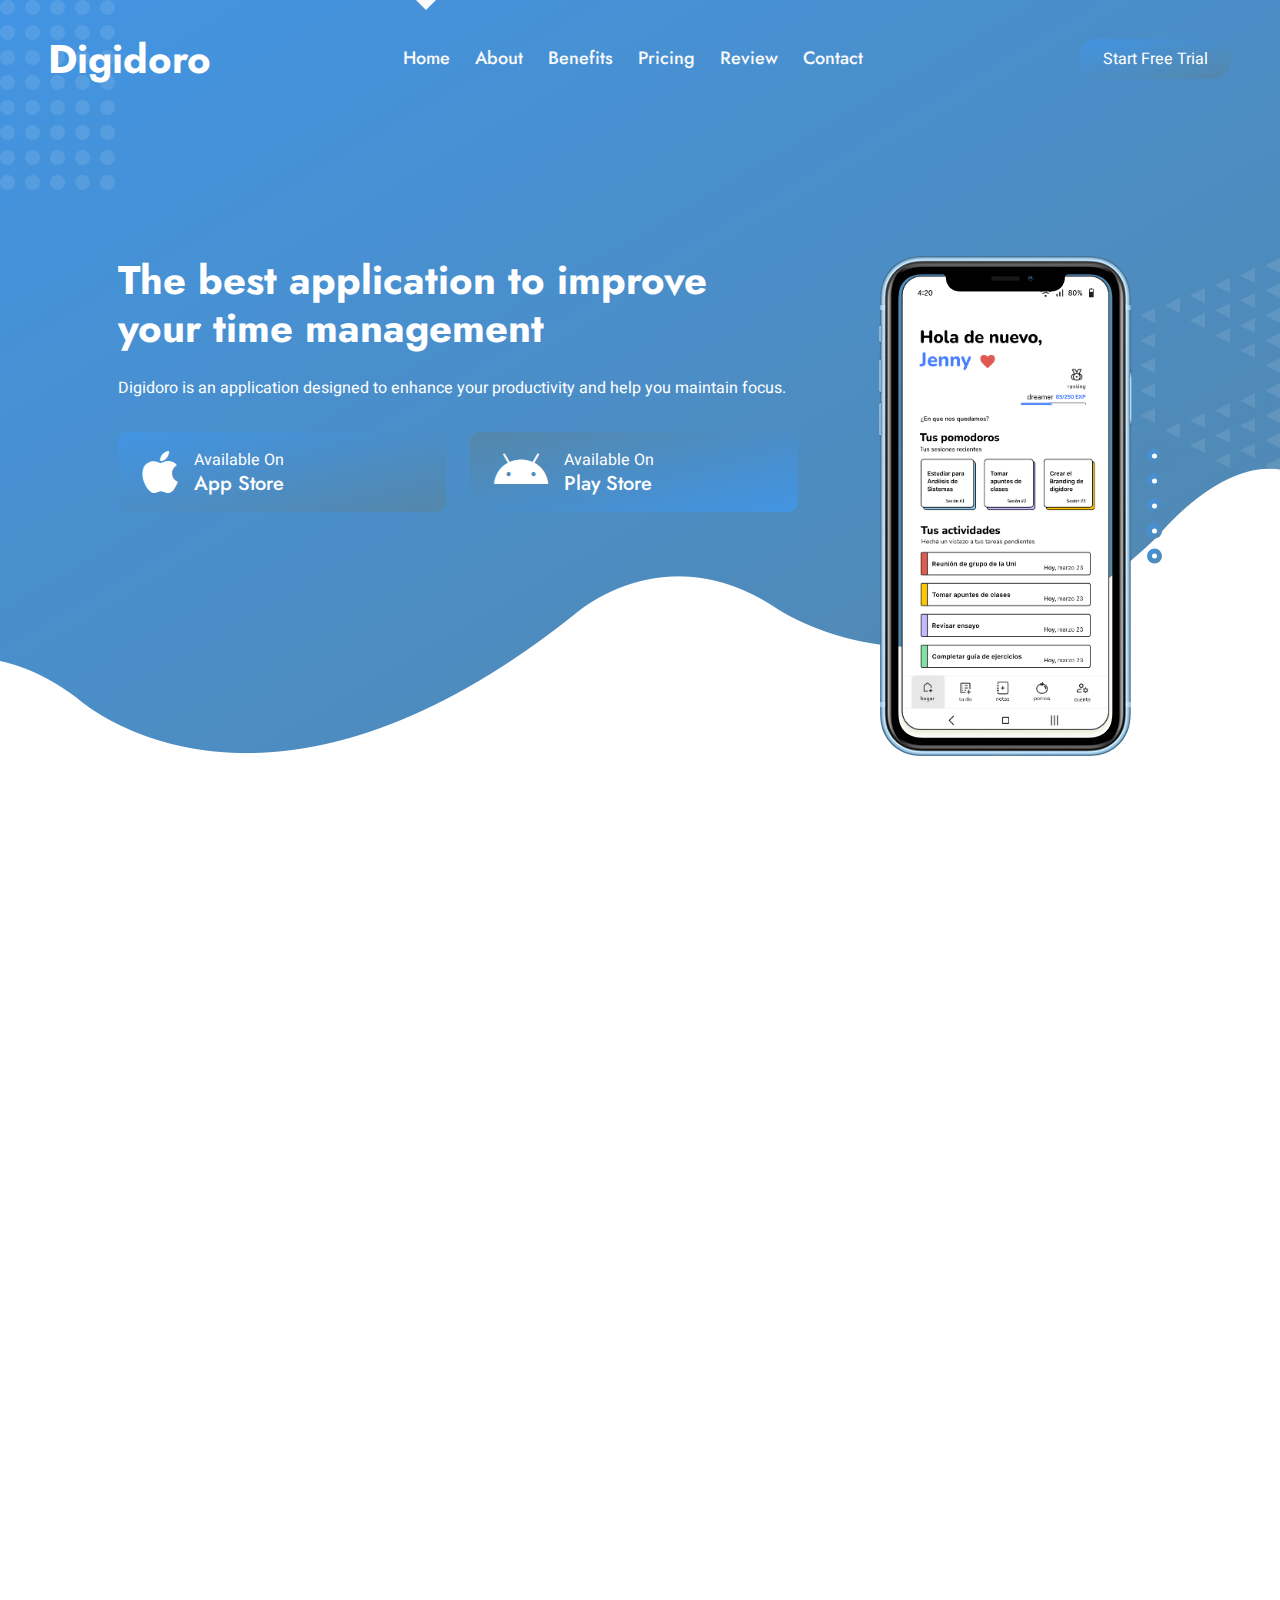
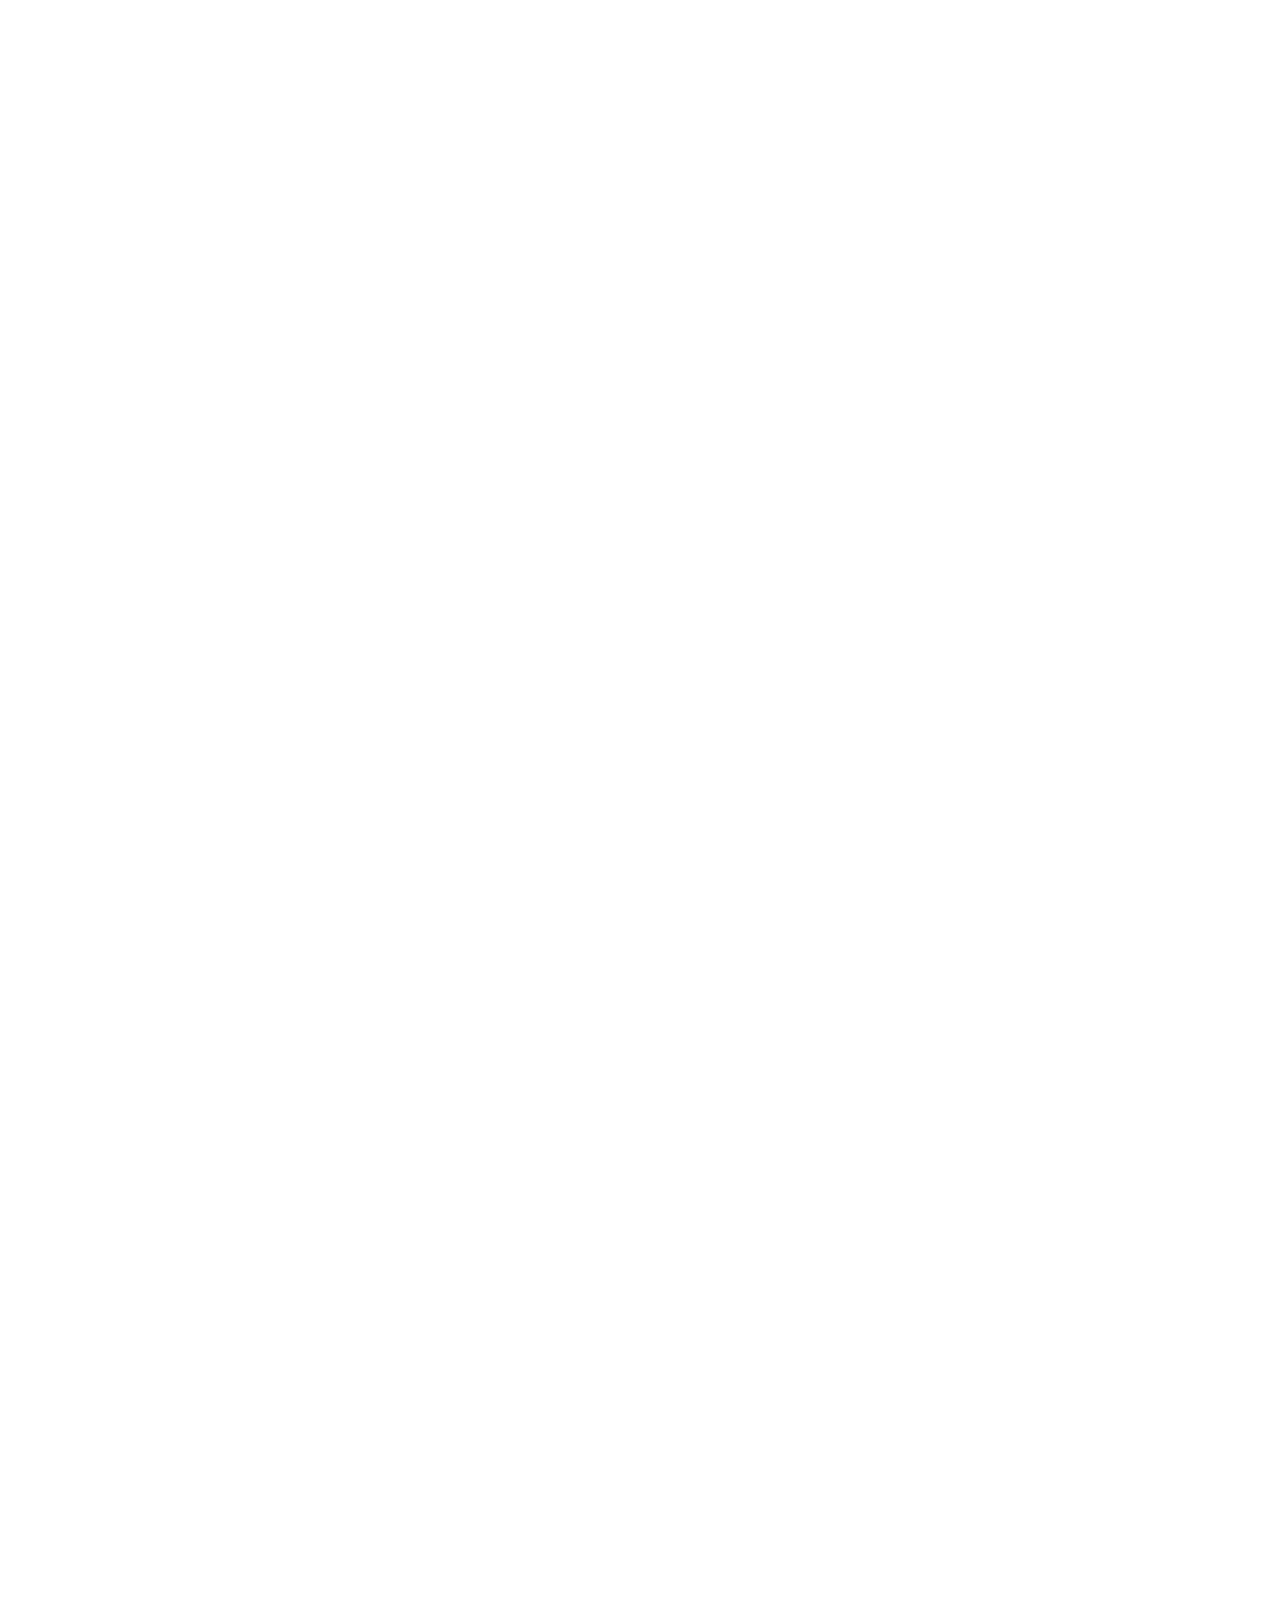
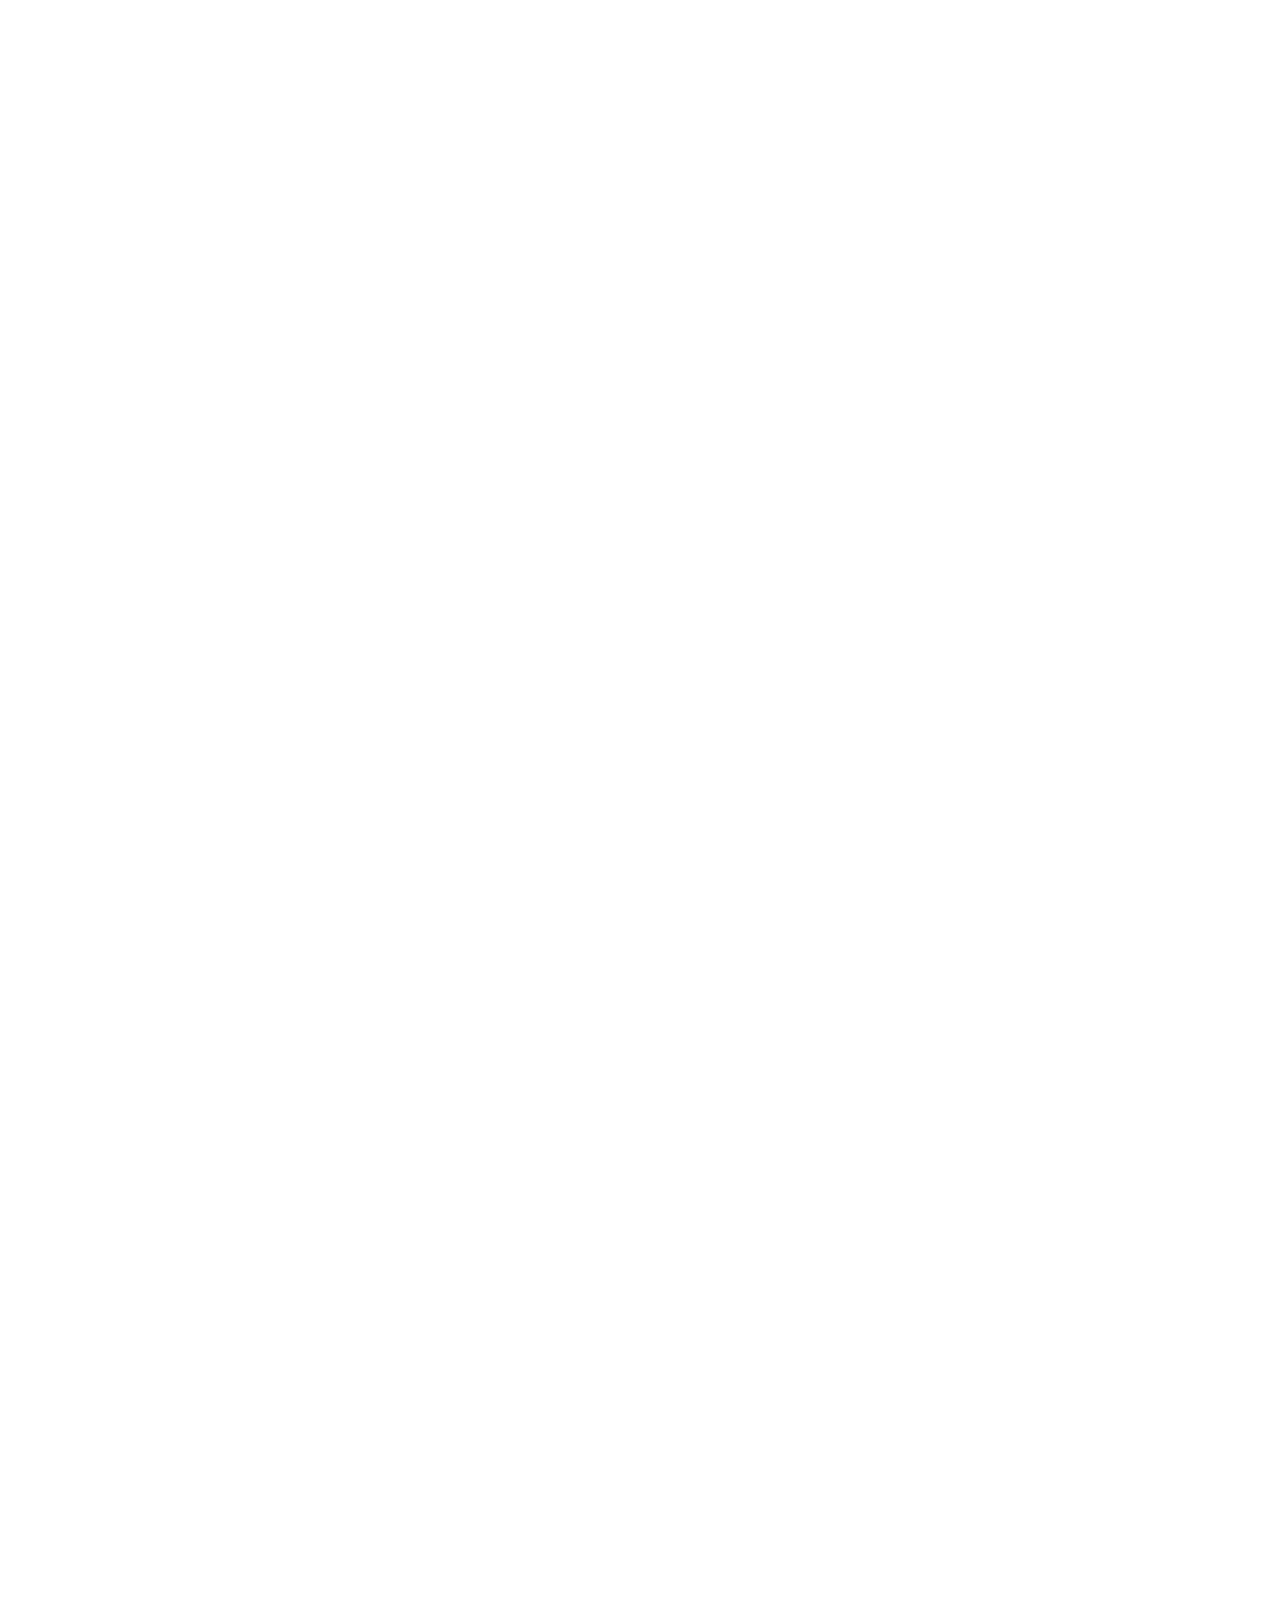
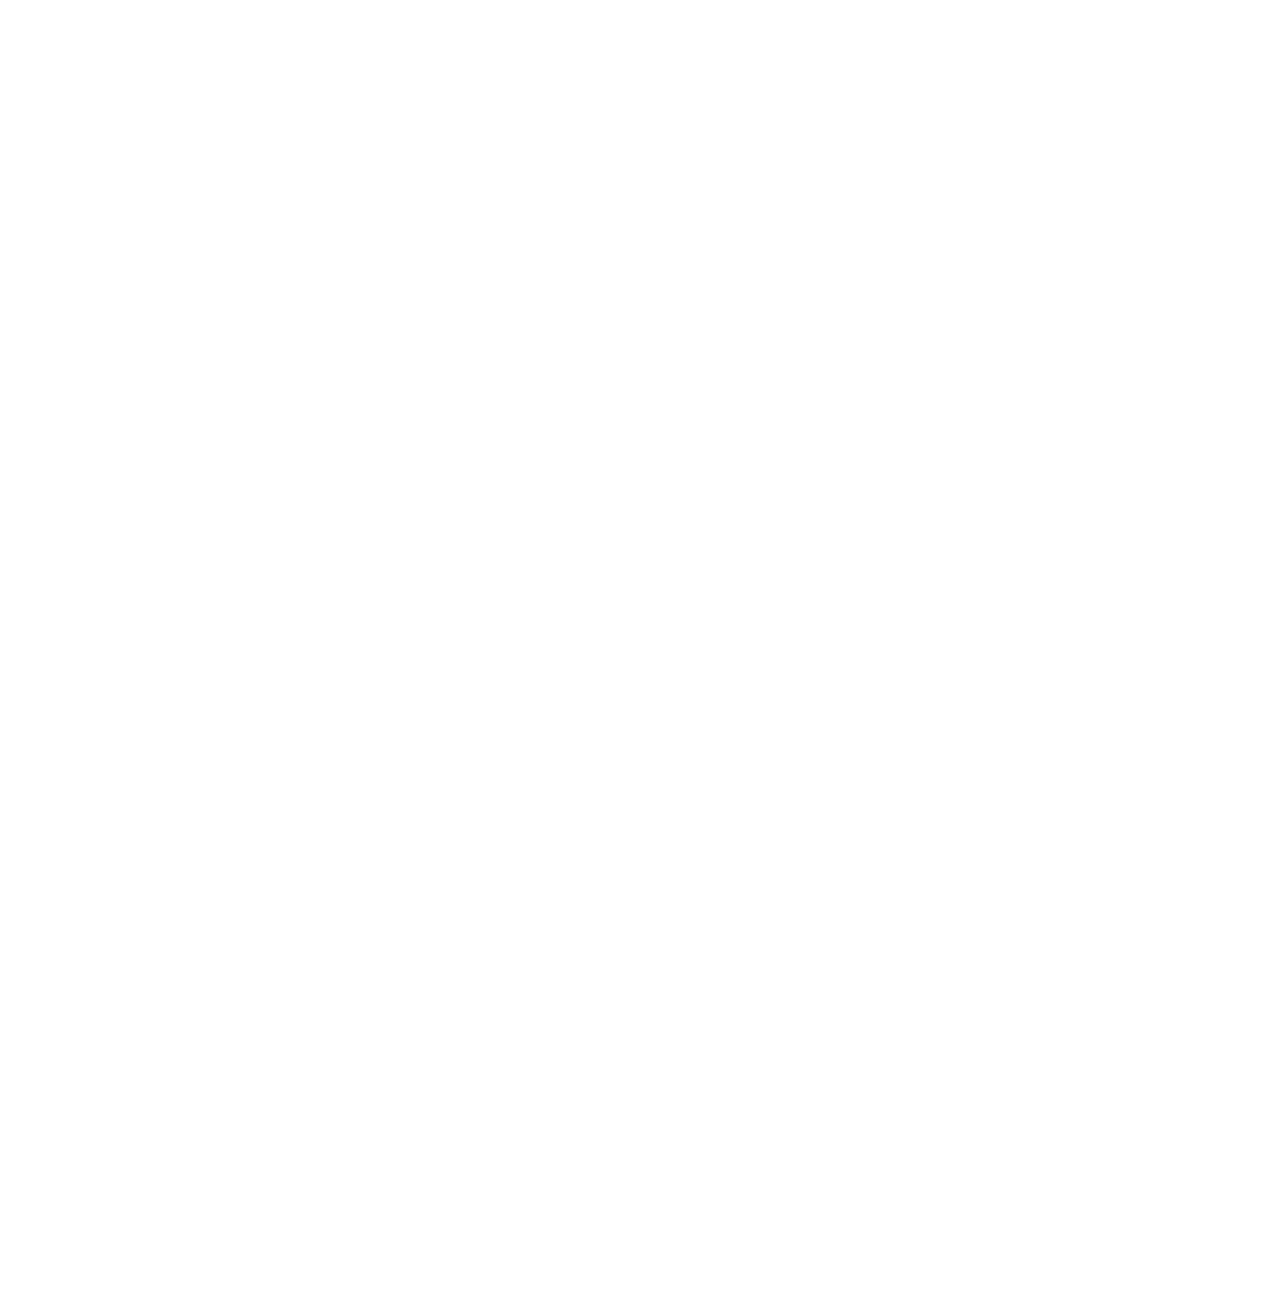
==== commit ec4cd16e: ":technologist: Complete" ====
--- a/DigiLand/DigiApp/index.html
+++ b/DigiLand/DigiApp/index.html
@@ -122,7 +122,7 @@
                                 <div class="d-flex">
                                     <i class="fa fa-cogs fa-2x text-primary-gradient flex-shrink-0 mt-1"></i>
                                     <div class="ms-3">
-                                        <h2 class="mb-0" data-toggle="counter-up">2998</h2>
+                                        <h2 class="mb-0" data-toggle="counter-up">1100</h2>
                                         <p class="text-primary-gradient mb-0">Active Install</p>
                                     </div>
                                 </div>
@@ -131,7 +131,7 @@
                                 <div class="d-flex">
                                     <i class="fa fa-comments fa-2x text-secondary-gradient flex-shrink-0 mt-1"></i>
                                     <div class="ms-3">
-                                        <h2 class="mb-0" data-toggle="counter-up">1110</h2>
+                                        <h2 class="mb-0" data-toggle="counter-up">500</h2>
                                         <p class="text-secondary-gradient mb-0">Clients Reviews</p>
                                     </div>
                                 </div>
@@ -272,10 +272,8 @@
                                                 <small class="align-top" style="font-size: 22px; line-height: 45px;">$</small>14.99<small
                                                     class="align-bottom" style="font-size: 16px; line-height: 40px;">/ Month</small>
                                             </h1>
-                                            <div class="d-flex justify-content-between mb-3"><span>HTML5 & CSS3</span><i class="fa fa-check text-primary-gradient pt-1"></i></div>
-                                            <div class="d-flex justify-content-between mb-3"><span>Bootstrap v5</span><i class="fa fa-check text-primary-gradient pt-1"></i></div>
-                                            <div class="d-flex justify-content-between mb-3"><span>Responsive Layout</span><i class="fa fa-check text-primary-gradient pt-1"></i></div>
-                                            <div class="d-flex justify-content-between mb-2"><span>Cross-browser Support</span><i class="fa fa-check text-primary-gradient pt-1"></i></div>
+                                            <div class="d-flex justify-content-between mb-3"><span>Colors</span><i class="fa fa-check text-primary-gradient pt-1"></i></div>
+                                            <div class="d-flex justify-content-between mb-3"><span>Pomodoro</span><i class="fa fa-check text-primary-gradient pt-1"></i></div>
                                             <a href="" class="btn btn-primary-gradient rounded-pill py-2 px-4 mt-4">Get Started</a>
                                         </div>
                                     </div>
@@ -291,10 +289,8 @@
                                                 <small class="align-top" style="font-size: 22px; line-height: 45px;">$</small>24.99<small
                                                     class="align-bottom" style="font-size: 16px; line-height: 40px;">/ Month</small>
                                             </h1>
-                                            <div class="d-flex justify-content-between mb-3"><span>HTML5 & CSS3</span><i class="fa fa-check text-primary-gradient pt-1"></i></div>
-                                            <div class="d-flex justify-content-between mb-3"><span>Bootstrap v5</span><i class="fa fa-check text-primary-gradient pt-1"></i></div>
-                                            <div class="d-flex justify-content-between mb-3"><span>Responsive Layout</span><i class="fa fa-check text-primary-gradient pt-1"></i></div>
-                                            <div class="d-flex justify-content-between mb-2"><span>Cross-browser Support</span><i class="fa fa-check text-primary-gradient pt-1"></i></div>
+                                            <div class="d-flex justify-content-between mb-3"><span>Colors</span><i class="fa fa-check text-primary-gradient pt-1"></i></div>
+                                            <div class="d-flex justify-content-between mb-3"><span>Pomodoro</span><i class="fa fa-check text-primary-gradient pt-1"></i></div>
                                             <a href="" class="btn btn-secondary-gradient rounded-pill py-2 px-4 mt-4">Get Started</a>
                                         </div>
                                     </div>
@@ -310,10 +306,8 @@
                                                 <small class="align-top" style="font-size: 22px; line-height: 45px;">$</small>34.99<small
                                                     class="align-bottom" style="font-size: 16px; line-height: 40px;">/ Month</small>
                                             </h1>
-                                            <div class="d-flex justify-content-between mb-3"><span>HTML5 & CSS3</span><i class="fa fa-check text-primary-gradient pt-1"></i></div>
-                                            <div class="d-flex justify-content-between mb-3"><span>Bootstrap v5</span><i class="fa fa-check text-primary-gradient pt-1"></i></div>
-                                            <div class="d-flex justify-content-between mb-3"><span>Responsive Layout</span><i class="fa fa-check text-primary-gradient pt-1"></i></div>
-                                            <div class="d-flex justify-content-between mb-2"><span>Cross-browser Support</span><i class="fa fa-check text-primary-gradient pt-1"></i></div>
+                                            <div class="d-flex justify-content-between mb-3"><span>Colors</span><i class="fa fa-check text-primary-gradient pt-1"></i></div>
+                                            <div class="d-flex justify-content-between mb-3"><span>Pomodoro</span><i class="fa fa-check text-primary-gradient pt-1"></i></div>
                                             <a href="" class="btn btn-primary-gradient rounded-pill py-2 px-4 mt-4">Get Started</a>
                                         </div>
                                     </div>
@@ -480,7 +474,7 @@
                 <div class="row justify-content-center">
                     <div class="col-lg-9">
                         <div class="wow fadeInUp" data-wow-delay="0.3s">
-                            <p class="text-center mb-4">The contact form is currently inactive. Get a functional and working contact form with Ajax & PHP in a few minutes. Just copy and paste the files, add a little code and you're done. <a href="https://htmlcodex.com/contact-form">Download Now</a>.</p>
+                            <p class="text-center mb-4"> If you wish to receive more information about the application, you can complete the following fields <a href="https://htmlcodex.com/contact-form">Download Now</a>.</p>
                             <form>
                                 <div class="row g-3">
                                     <div class="col-md-6">
--- a/DigiLand/DigiApp/css/style.css
+++ b/DigiLand/DigiApp/css/style.css
@@ -3,7 +3,7 @@
     --primary: #4294E3;
     --secondary: #5487aa;
     --light: #fafafa;
-    --dark: #2c3569;
+    --dark: #5487aa;
 }
 
 
